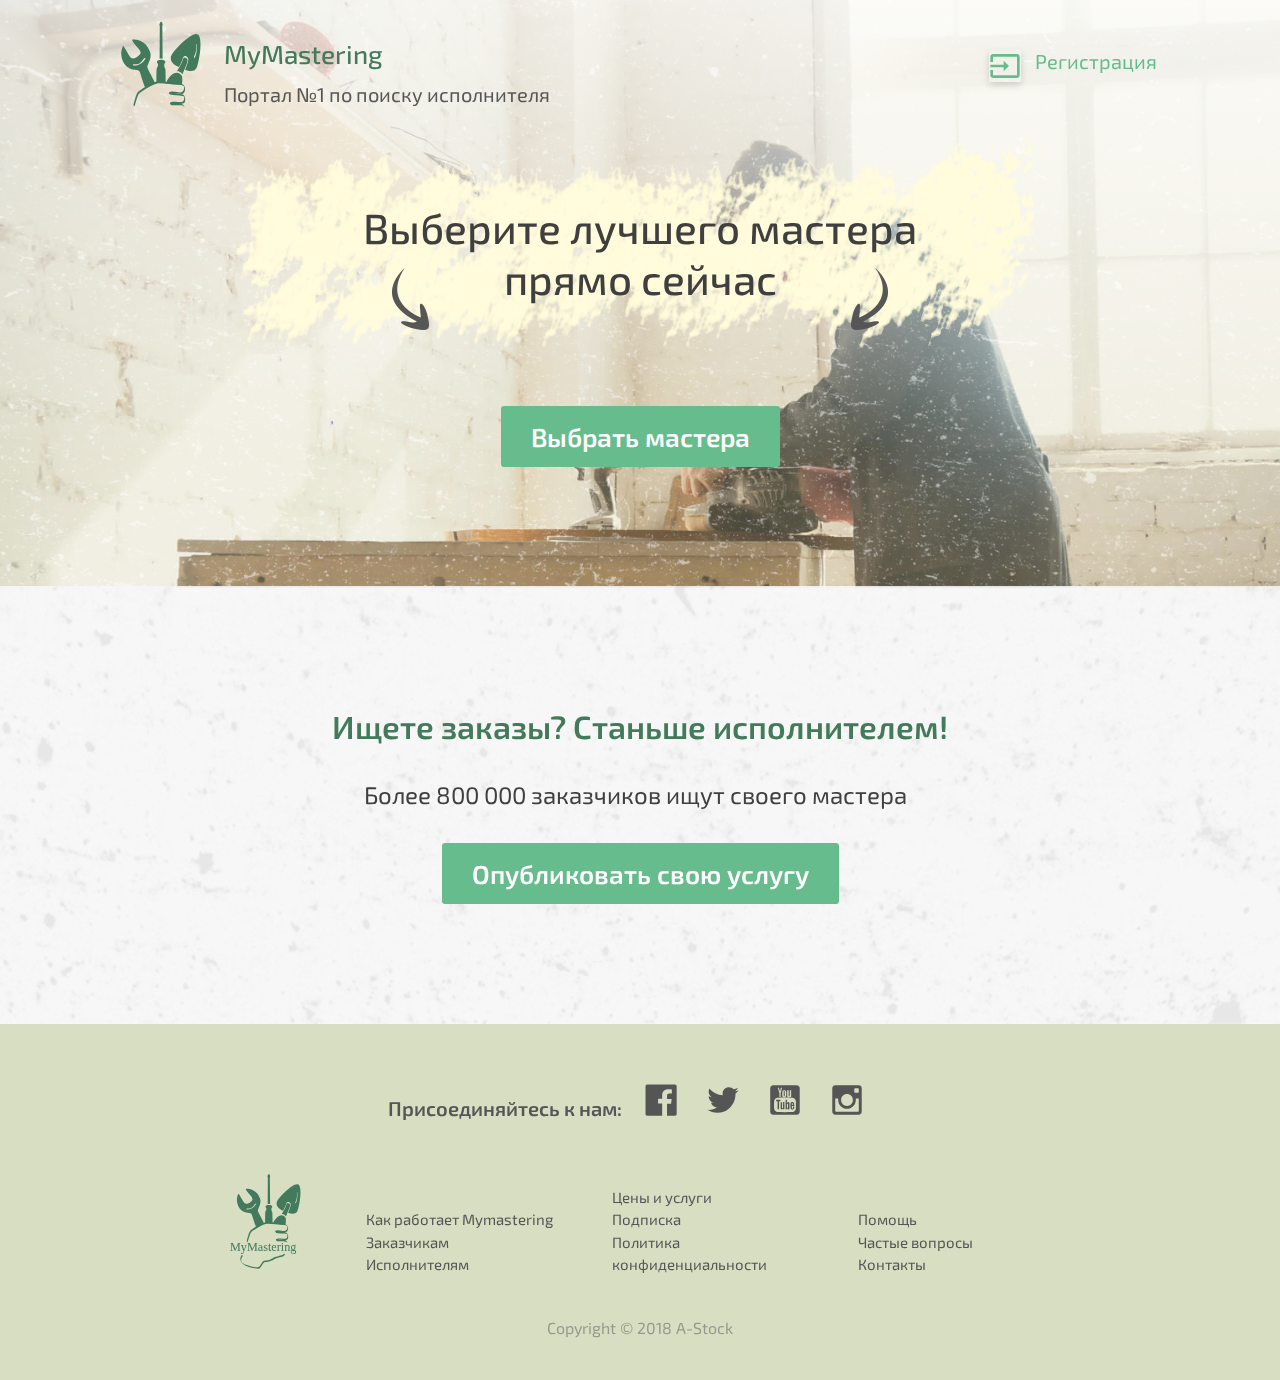
==== site/index.html @ 7f7287cf "site" ====
<!doctype html>
<html>
<head>
	<meta charset="utf-8">
	<title>MyMastering</title>
	<meta http-equiv="X-UA-Compatible" content="IE=edge">
	<meta name="viewport" content="width=device-width, initial-scale=1.0">
	<link rel="stylesheet" type="text/css" href="css/style.css">
	<link rel="stylesheet" type="text/css" href="css/style-index.css">
	<script type="text/javascript" src="js/script.js"></script>
	<script src="https://ajax.googleapis.com/ajax/libs/jquery/2.1.3/jquery.min.js"></script>
	<link rel="stylesheet" type="text/css" href="css/modal.css">
	<link href="https://fonts.googleapis.com/css?family=Exo+2:400,400i,500,600&amp;subset=cyrillic" rel="stylesheet">
	<link rel="icon" type="image/png" href="img/logo-simple.png" />
	<link rel="stylesheet" media="all" href="css/animate.css">
	<script src="js/wow.min.js"></script>
	<script>new WOW().init();</script>
	<style type="text/css">
		 object { 
		 	src: url('https://fonts.googleapis.com/css?family=Exo+2:400,400i,500,600&amp;subset=cyrillic') format("embedded-opentype");
		 	margin-right: 30px;
		 	cursor: pointer;
		 }
	</style>
</head>

<body lang="ru">
		<!--Header-->
		<div id="navbar" class="container-header index">
			<div class="container">
				<div class="col-md-7">
					<object type="image/svg+xml" class="logo-simple" data="img/logo-simple.svg" width="100">
					  <img src="img/logo-simple.png" class="logo-simple" width="100" alt="image format png" />
					</object>
					<div class="logo-text">
						<strong>MyMastering</strong>
						<p>Портал №1 по поиску исполнителя</p>
					</div>
				</div>
				<div class="col-md-5">
					<div class="account">
						<a href="#login"><svg xmlns="http://www.w3.org/2000/svg" width="32" height="32" viewBox="0 0 48 48"><path d="M42 6.02H6c-2.21 0-4 1.79-4 4V18h4V9.98h36v28.06H6V30H2v8.02c0 2.21 1.79 3.96 4 3.96h36c2.21 0 4-1.76 4-3.96v-28c0-2.21-1.79-4-4-4zM22 32l8-8-8-8v6H2v4h20v6z" fill='#66bc8d'/></svg></a>
						<a href="#signup"><span>Регистрация</span></a>
						<a href="#signup"><svg xmlns="http://www.w3.org/2000/svg" class="sign-icon" width="34" height="34" viewBox="0 0 48 48"><path d="M35.27 11.69C34.54 10.67 33.35 10 32 10l-22 .02c-2.21 0-4 1.77-4 3.98v20c0 2.21 1.79 3.98 4 3.98L32 38c1.35 0 2.54-.67 3.27-1.69L44 24l-8.73-12.31z" fill='#66bc8d'/></svg></a>
					</div>
				</div>
			</div>
		</div>
		<!--Modal window-->
			<div id="login">
				<div class="modal_window">
					<div class="close"><a href="#">	<svg xmlns="http://www.w3.org/2000/svg" width="32" height="32" viewBox="0 0 48 48"><path d="M38 12.83L35.17 10 24 21.17 12.83 10 10 12.83 21.17 24 10 35.17 12.83 38 24 26.83 35.17 38 38 35.17 26.83 24z" fill='#767875'/></svg></a></div>
					<div class="caption"><h1>Авторизация</h1></div>
					<form action="" method="post" id="authorization" name="authorization">
				            <input type="hidden" name="" value="">
				            <div class="col-md-12">
					             <label>E-mail*</label>
					             <input type="email" name="email" placeholder="Ваш Email">
					             <label>Пароль*</label>
					             <input type="password" name="password" minlength="8" placeholder="Ваш пароль">
					             <a class="reset" href="#reset">Забыли пароль?</a>
					             <input type="checkbox" id="remember" name="remember" checked>Запомнить меня
					             <a href="login.html" class="btn green">Войти</a>
					             <a class="signup" href="#signup">Еще не зарегистрированы?</a>	             
					        </div>
					</form>
				</div>
			</div>
			<div id="signup">
				<div class="modal_window">
					<div class="close"><a href="#">	<svg xmlns="http://www.w3.org/2000/svg" width="32" height="32" viewBox="0 0 48 48"><path d="M38 12.83L35.17 10 24 21.17 12.83 10 10 12.83 21.17 24 10 35.17 12.83 38 24 26.83 35.17 38 38 35.17 26.83 24z" fill='#767875'/></svg></a></div>
					<div class="caption"><h1>Регистрация</h1></div>
					<form action="" method="post" id="registration" name="registration">
				            <input type="hidden" name="" value="">
				            <div class="col-md-12">
					             <label>E-mail*</label>
					             <input type="email" name="email" placeholder="Ваш Email">
					             <label>Пароль*</label>
					             <input type="password" name="password" minlength="8" placeholder="Ваш пароль">
					             <p class="error">Не менее 8 символов. Используйте прописные и строчные буквы, цифры.</p>
					             <label>Повторите пароль*</label>
					             <input type="password" name="password" minlength="8" placeholder="Повторите пароль">
					             <figure>
					             	<span class="radio"><input type="radio" id="master" name="radioProfile" value="master">
					             	<label for="master">Исполнитель</label></span>
					             	<span class="radio"><input type="radio" id="customer" name="radioProfile" value="customer" checked>
					             	<label for="customer">Заказчик</label></span>
					             </figure>
					             <a href="login.html" class="btn green">Зарегистрироваться</a>
					             <span>Уже зарегистрированы?</span><a class="login" href="#login">Войдите</a>	             
					        </div>
					</form>
				</div>
			</div>

		<!--Content-->
		<section id="content" class="head">
        		<div class="container">
					<div class="col-md-12 title">
						<h1>Выберите лучшего мастера<br>прямо сейчас</h1>
						<img src="img/index/arrow-left.png" class="left">
						<img src="img/index/arrow-right.png" class="right">
	        			<div class="center">
	        				<a href="masters.html" class="btn green">Выбрать мастера</a>
	        			</div>
	        		</div>
	        		<div id="backgr"></div>
				</div>
        </section>
		<section class="change-profile">
			<div class="container">
        		<div class="col-md-12">
        			<div class="center">
	        			<h2>Ищете заказы? Станьше исполнителем!</h2>
	        			<p>Более 800 000 заказчиков ищут своего мастера</p>
	        			<a href="sign-master.html" class="btn green">Опубликовать свою услугу</a>
	        		</div>
        		</div>
        	</div>
        </section>


        <!--Footer-->
		<footer class="container-footer"> 
		  	<div class="container">
		  		<div class="col-md-12">
					<div class="social">
							<span>Присоединяйтесь к нам:</span>
							<span>
								<a href="https://www.facebook.com/mymastering/"><object type="image/svg+xml" data="img/social/fb.svg" width="32" ><img src="img/social/fb.png" alt="Facebook"/></object></a>
								<a href="https://www.twitter.com/mymastering/"><object type="image/svg+xml" data="img/social/tw.svg" width="32" ><img src="img/social/tw.png" alt="Twitter"/></object></a>
								<a href="https://www.youtube.com/mymastering/"><object type="image/svg+xml" data="img/social/yt.svg" width="32" ><img src="img/social/yt.png" alt="Youtube"/></object></a>
								<a href="https://www.instagram.com/mymastering/"><object type="image/svg+xml" data="img/social/in.svg" width="32" ><img src="img/social/in.png" alt="Instagram"/></object></a>
							</span>
					</div>
        		</div>
		    	<div class="row">
					<div class="col-md-3">
						<a href="index.html">
							<object type="image/svg+xml" class="logo" data="img/logo.svg" width="80" align="right">
							  <img src="img/logo.png" class="logo" alt="image format png" />
							</object>
						</a>
					</div>
		     
			    	<div class="col-md-3">
						<ul class="main">
			    				<li><a href="how_work.html">Как работает Mymastering</a></li>
			    				<li><a href="customer.html">Заказчикам</a></li>
				                <li><a href="master.html">Исполнителям</a></li>
			      		</ul>
					</div>
				     
				    <div class="col-md-3">
						<ul class="info">
						        <li><a href="prices.html">Цены и услуги</a></li>
						        <li><a href="subscribe.html">Подписка</a></li>
						        <li><a href="privacy_policy.html">Политика конфиденциальности</a></li>
				      	</ul>
					</div>

					<div class="col-md-3">
						<ul class="contact">
						        <li><a href="help.html">Помощь</a></li>
						        <li><a href="faq.html">Частые вопросы</a></li>
						        <li><a href="contacts.html">Контакты</a></li>
				        </ul>
					</div>
			   	</div>
			    <div class="copyright">
			        <p>Copyright © 2018 A-Stock</p>
			    </div>
			</div>
		</footer>
		<script type="text/javascript" src="js/script.js"></script>
</body>

</html>
---- site/css/style.css ----
@charset "UTF-8";
html, body, div, span, applet, object, iframe,
h1, h2, h3, h4, h5, h6, p, 
a, img, ol, ul, li,
fieldset, form, label,
table, caption, tbody, tfoot, thead, tr, th, td,
footer, header,
menu, nav, section, audio, video {
  margin: 0;
  padding: 0;
  border: 0;
  font-size: 100%;
  outline: none;
  box-sizing: border-box;
  color: inherit;
}

footer, header, hgroup, menu, nav, section {
  display: block;
}

ol, ul {
  list-style: none;
}

table {
  border-collapse: collapse;
  border-spacing: 0;
}

td,
th {
  padding: 0;
}

a {
  text-decoration: none;
  background-color: transparent;
  color: #66bc8d;
}


html {
  font-family: 'Exo 2', sans-serif;
  -ms-text-size-adjust: 100%;
  -webkit-text-size-adjust: 100%;
}

audio,
video {
  display: inline-block;
  vertical-align: bottom;
}

audio:not([controls]) {
  display: none;
  height: 0;
}

[hidden],
template {
  display: none;
}

a:active,
a:hover {
  outline: 0;
}

img {
  border: 0;
}

svg:not(:root) {
  overflow: hidden;
}

hr {
  box-sizing: content-box;
  height: 0;
}

button,
input,
select,
textarea {
  color: inherit;
  margin: 0;
}

button {
  overflow: visible;
}

button,
select {
  text-transform: none;
}

button,
html input[type="button"],
input[type="reset"],
input[type="submit"] {
  -webkit-appearance: button;
  cursor: pointer;
}

button[disabled],
html input[disabled] {
  cursor: default;
}

button::-moz-focus-inner,
input::-moz-focus-inner {
  border: 0;
  padding: 0;
}

input {
  line-height: normal;
}


input[type="checkbox"],
input[type="radio"] {
  box-sizing: border-box;
  padding: 0;
}

input[type="number"]::-webkit-inner-spin-button,
input[type="number"]::-webkit-outer-spin-button {
  height: auto;
}

input[type="search"] {
  -webkit-appearance: textfield;
  box-sizing: content-box;
}

input[type="search"]::-webkit-search-cancel-button,
input[type="search"]::-webkit-search-decoration {
  -webkit-appearance: none;
}

fieldset {
  border: 1px solid #c0c0c0;
  margin: 0 2px;
  padding: 0.35em 0.625em 0.75em;
}

textarea {
  overflow: auto;
}

*, *:before, *:after {
  box-sizing: border-box;
}

  h1 {
    font-size: 32px;
    line-height: 1.2;
  }
  h2 {
    font-size: 24px;
    line-height: 1.3;
  }
  h3 {
    font-size: 20px;
    line-height: 1.4;
  }
  p {
    font-size: 16px;
    line-height: 1.5;
  } 

.container {  
  margin-right: auto;
  margin-left: auto;
  position: relative;
  padding: 20px;
}
.center {
  text-align: center;
}

/* Header */
.container-header { 
    background-color: #fff;
    box-shadow: 0 3px 30px 0px rgba(0,0,0,0.07);
    top: 0;
    left: 0;
    right: 0;
}
.logo-simple {
    position: relative;
    margin-right: 10px;
    margin-left: 10px;
    vertical-align: bottom;
}
.logo-text {
    display: inline-block;
    position: relative;
    margin-top: 20px;
}
.container-header strong {
    position: relative;
    font-size: 26px;
    font-weight: 500;
    color: #427a5b;
    bottom: 10px;
}
.container-header p {
    font-size: 20px;
    font-weight: 400;
    color: #575656;   
}

@media (max-width: 700px) {
  .container-header p {
    display: none;
  }
  .container-header strong, .logo-simple {
    margin-left: -10px;
  }
}

@media (max-width: 480px) {  
  .container-header strong {
    font-size: 18px;
  }
  .container-header p {
    font-size: 16px;
  }
  .logo-simple {
    width: 60px;
  }
}

.account {
    position: absolute;
    bottom: 20px;
    right: 0px;
    text-align: right;
}
.account span {
    display: inline;
    font-size: 20px;
    font-weight: 400;
    color: #66bc8d;   
    vertical-align: middle;
}
.account svg {
   box-shadow: 0 3px 7px 0px rgba(0,0,0,0.15);
   margin-top: 10px;
   margin-right: 10px;
   vertical-align: middle;
}
  svg.sign-icon {
    display: none;
  }

@media (max-width: 700px) {  
  .account span {
    display: none;
  }
    .account svg {
      width: 30px;
      height: 30px;
      box-shadow: none;
    }
  svg.sign-icon {
    display: inline-block;
  }
}
/* Buttons */

.btn {
    position: relative;
    display: inline-block;
    text-decoration: none;
    padding: 15px 30px;
    font-size: 26px;
    font-weight: 600;
    vertical-align: middle;
    text-align: center;
    border-radius: 3px;
}

@media (max-width: 480px) {
  .btn {
    padding: 10px 15px;
    font-size: 18px;
    }
  }

.btn:hover {
    -webkit-transition: all 0.2s ease-in-out;
      -moz-transition: all 0.2s ease-in-out;
      transition: all 0.2s ease-in-out;
  }

.btn.green {
    color: #fff;
    background: #66bc8d;
    margin-bottom: 60px;
}
.btn.green:active {
    background: #4b8b67;
}

/* Forms */

form {  
    font-size: 18px;  
    font-weight: 400;
    color: #403f3f;
    text-align: left;
}
form label {
    display: block;
    margin: 0 20px 15px 0;
}
form select {
    background: #fff;
    padding: 15px;
    border-color: #d1d4d0;
}
form input {
    font-family: 'Exo 2';
    font-size: 18px; 
    color: #2f2e2e;
    background: #fff;
    padding: 15px;
    margin: 0 0 30px 0;
    border: 1px solid #d1d4d0;
    border-radius: 3px;
    box-shadow: inset 0px 1px 3px rgba(0,0,0,.15);
}
      input[type="text"],input[type="password"],input[type="email"],input[type="file"], .upload { 
          width: 90%;
      }
      input[type="checkbox"] {
          color: #2f2e2e;
          background: #fff;
          margin: 0 0 40px 0;
          margin-right: 10px;
          height: 15px;
          width: 15px;
          border: 1px solid #d1d4d0;
          border-radius: 3px;
          box-shadow: inset 0px 1px 3px rgba(0,0,0,.15);
      }
      input:checked { 
          border: 1px solid #b4cd93;
          box-shadow: 0px 0px 3px rgba(180,205,147,.5);
      }
      input:focus { 
          border: 1px solid #b4cd93;
          box-shadow: 0px 0px 3px rgba(180,205,147,.5);
      }
      input:invalid { 
          border: 1px solid #e1d35a;
          box-shadow: 0px 0px 3px rgba(225,211,90,.5);
      }
      ::-webkit-input-placeholder       {font-family: 'Exo 2'; font-size: 18px; color: #ababab; opacity: 1; transition: opacity 0.3s ease;}
      ::-moz-placeholder                {font-family: 'Exo 2'; font-size: 18px; color: #ababab; opacity: 1; transition: opacity 0.3s ease;}
      :-moz-placeholder                 {font-family: 'Exo 2'; font-size: 18px; color: #ababab; opacity: 1; transition: opacity 0.3s ease;}
      :-ms-input-placeholder            {font-family: 'Exo 2'; font-size: 18px; color: #ababab; opacity: 1; transition: opacity 0.3s ease;}
      :focus::-webkit-input-placeholder {opacity: 0; transition: opacity 0.3s ease;}
      :focus::-moz-placeholder          {opacity: 0; transition: opacity 0.3s ease;}
      :focus:-moz-placeholder           {opacity: 0; transition: opacity 0.3s ease;}
      :focus:-ms-input-placeholder      {opacity: 0; transition: opacity 0.3s ease;}

      @media (max-width: 480px) {
        form input {
          font-size: 16px;
          margin: 0 0 20px 0;
        }
        input[type="text"],input[type="password"],input[type="email"],input[type="file"], .upload { 
          width: 100%;
        }
      }

input[type="radio"]:checked {
    border: 5px solid #767875;
}

input[type="radio"] {
    -webkit-appearance: none;
    -moz-appearance: none;
    appearance: none;
    width: 16px;
    height: 16px;
    border-radius: 50%;
    border: 1px solid #767875;
    box-shadow: inset 0px 1px 3px rgba(0,0,0,.15);
    transition: 0.2s all linear;
    cursor: pointer;
    outline: none;

    margin-right: 10px;
}

/* Registration */
.sign-up {
    position: relative;
    background: linear-gradient(to bottom, rgba(254, 250, 217, 1) 0%, rgba(228, 236, 204, 1) 100%), no-repeat center;
    background-size: cover;
}
.sign-up .container {
    padding-top: 0;
    padding-bottom: 0;
}

.sign-up .registration {
    background: #fbfbfb;
    border-bottom: 4px solid #767875;
    box-shadow: 0 3px 30px 0px rgba(0,0,0,0.07);
}

.sign-up h1 {
    font-size: 32px;
    font-weight: 600;
    color: #fff;
    background: #767875;
    padding: 40px 20px 20px 40px;
}
.sign-up form {
    padding: 20px 40px;
}
.sign-up h2 {
    font-size: 26px;
    font-weight: 600;
    color: #403f3f;
    padding: 80px 20px 20px 0px;
}
  .sign-up figure {
    margin: 40px 0 20px 0;
  }
  .sign-up figcaption {
     border-bottom: 4px dotted #b4cd93;
     margin: 15px 40px 15px 0;
  }
  .sign-up figure > div > div {
    padding-top: 20px;
  }

@media (max-width: 480px) {
  .sign-up h1 {
      font-size: 26px;
      padding: 20px;
  }
  .sign-up h2 {
      font-size: 20px;
      padding: 40px 20px 10px 0px;
  }
  .sign-up form {
      padding: 10px 20px 40px;
    }
  .sign-up figcaption {
     margin: 15px 0;
  }
}

/* Change Profile */
.change-profile {
    position: relative;
    padding: 100px 40px 40px;
    background:  url(../img/pattern-min.png) no-repeat center;
    background-size: cover;
}
.change-profile h2 {
    font-size: 32px;
    font-weight: 600;
    color: #427a5b;
    padding-bottom: 30px;
}
.change-profile p {
    font-size: 24px;
    font-weight: 400;
    color: #403f3f;
    padding-right: 10px;
    margin-bottom: 30px;
}

.change-profile .btn.green {
    margin-right: 0;
}

@media (max-width: 480px) {  
  .change-profile {
    padding: 60px 20px 20px;
  }
  .change-profile h2 {
    font-size: 20px;
  }
  .change-profile p {
    font-size: 16px;
  }
}


/* Footer */
.container-footer { 
    font-weight: 400;
    font-size: 15px;
    line-height: 1.5;
    background-color: #d8dec2;
    position: relative;
  }
.container-footer .social {
    margin: 40px 0 30px 0;
    text-align: center;
}
.social span {
    font-size: 20px;
    font-weight: 600;
    color: #565555;
    display: inline-flex;
    padding-right: 20px;
    margin-bottom: 20px;
}
.social span:nth-child(2) {
    padding-right: 0px;
}
.social a {
    cursor: pointer;
}
.social img {
    margin-right: 30px;
}
  .container-footer .row { 
    color: #565555;
    display: block;
    margin-right: 45px;
  }
  .container-footer .row a { 
    color: #565555;
  }
  .container-footer .row a:hover {
    color: #66bc8d;
  }
  .container-footer .row li {
    padding-left: 20px;
  }
  .container-footer .row img { 
    text-align: right;
  }
  .container-footer .copyright { 
    color: #565555;
    opacity: 0.5;
    text-align: center;
    padding: 40px 0 20px 0;
  }

/* Resolution */
@media (min-width: 768px) {
  .container {
    width: 688px;
  }
}
@media (min-width: 992px) {
  .container {
    width: 912px;
  }
}
@media (min-width: 1200px) {
  .container {
    width: 1120px;
  }
}

@media (min-width: 1440px) {
  .container {
    width: 1200px;
  }
}

.col-md-1, .col-md-2, .col-md-3, .col-md-4, .col-md-5, .col-md-6, .col-md-7, .col-md-8, .col-md-9, .col-md-10, .col-md-11, .col-md-12 {
    position: relative;
    margin: 0 auto;
}

@media (min-width: 992px) {
  .col-md-1, .col-md-2, .col-md-3, .col-md-4, .col-md-5, .col-md-6, .col-md-7, .col-md-8, .col-md-9, .col-md-10, .col-md-11, .col-md-12 {
    display: inline-block;
    margin-right: 5px;  
  }

  .col-md-12 {
    width: 100%;
  }
  .col-md-11 {
    width: 90%;
  }
  .col-md-10 {
    width: 82%;
  }
  .col-md-9 {
    width: 74%;
  }
  .col-md-8 {
    width: 65%;
  }
  .col-md-7 {
    width: 57%;
  }
  .col-md-6 {
    width: 48%;
  }
  .col-md-5 {
    width: 40%;
  }
  .col-md-4 {
    width: 32%;
  }
  .col-md-3 {
    width: 23%;
  }
  .col-md-2 {
    width: 15%;
  }
  .col-md-1 {
    width: 7%;
  }
---- site/css/style-index.css ----
@charset "UTF-8";

#navbar { 
    background-color: transparent;
    z-index: 1;
    position: fixed;
}

.container-header.index {
    box-shadow: none;
}

/* Block-1 */

.head {
  position: relative;
  background: url(../img/index/pattern.png) no-repeat center;
  background-size: cover;
  /*height: 700px;*/
  padding: 8% 0 3%;
}
    .head #backgr {
        background: linear-gradient(to bottom, rgba(255, 255, 255, .75) 0%, rgba(255, 255, 255, .05) 50%), url(../img/index/back-1.jpg) no-repeat 0% 40%;
        background-size: cover;
        position: fixed;
        top: 0;
        right: 0;
        left: 0;
        width: 100%;
        height: 100%;
        z-index: -1;
    }

.head h1 {

    font-size: 42px;
    font-weight: 500;
    color: #403f3f;
    background: url(../img/index/title.png) no-repeat center;
    text-align: center;
    padding: 80px 20px 60px;
}

.head img {
    display: inline;

}

.head img.left {
    position: absolute;
    float: left;
    top: 36%;
    left: 27%;
}

.head img.right {
    position: absolute;
    float: right;
    top: 36%;
    right: 27%;
}

@media (max-width: 992px) { 
  .head img.left {
    left: 10%;
  }
  .head img.right {
    right: 10%;
  }
}
@media (max-width: 480px) { 
  .head h1 {
    font-size: 26px;
  }
  .head img.left, .head img.right {
    display: none;
  }
}

.head .btn {
    margin-top: 4%;
}
---- site/css/modal.css ----
@charset "UTF-8";
      #login, #signup, #edit, #reset {
        background: rgba(29, 54, 41, 0.5);
        width: 100%;
        min-height: 100%;
        max-height: 200%;
        position: fixed;
        top: 0;
        left: 0;
        z-index: 2;
        display: none;
        overflow-x: hidden;
        overflow-y: scroll;
      }

      #login:target, #signup:target, #edit:target, #reset:target { 
        display: block;
      }

      .modal_window {
        width: 800px;
        color: #403f3f;
        position: absolute;
        top: 0;
        right: 0;
        bottom: 0;
        left: 0;
        margin: auto;
        background: #fafaf8;
      }

      #login .modal_window {
        height: 700px;
        margin-top: 3%;
        margin-bottom: 2%;
      }
      #signup .modal_window {
        height: 850px;
        margin-top: 3%;
        margin-bottom: 2%;
      }

      .modal_window .close {
        margin: 20px 20px 0 0;
        text-align: right;
        cursor: pointer;
      }
      .modal_window .caption {
        padding-bottom: 10px;
        text-align: center;
      }
      .modal_window h1 {
          font-size: 26px;  
          font-weight: 600;
          margin: 10px 0 20px;         
      }
      .modal_window form {  
          margin: 20px 40px;
      }
      .modal_window form div {  
          width: 100%;
          display: block;
          margin: 0 auto;
          max-width: 400px;
      }
      .modal_window form input[type="text"],input[type="password"],input[type="email"],input[type="file"] {  
          width: 100%;
      }
      .modal_window form a { 
          display: block;
          margin-bottom: 40px;
      }
      .modal_window form a.reset { 
          margin-top: -15px;
      }
      .modal_window form a.login { 
          display: inline-block;    
      }
      .modal_window form span {
          padding-right: 10px;
      }
      .modal_window form figure {
          margin: 20px 0;
      }
      .modal_window form .radio {
          display: inline-flex;
          vertical-align: top;
          margin-right: 40px;
          padding-bottom: 10px;
      }
      .modal_window form input[type="radio"] {
          margin-top: 3px;
      }
      .modal_window form .btn {
          margin-bottom: 15px;
      }


      @media (max-width: 800px) {
        .modal_window {
          width: 100%;
        }
        .modal_window h1 {
          font-size: 20px;
        }
      }

      .modal_window form .error {
          line-height: 1.2;
          background: #fffbdb;
          padding: 15px;
          margin: -15px 0 30px;
      }
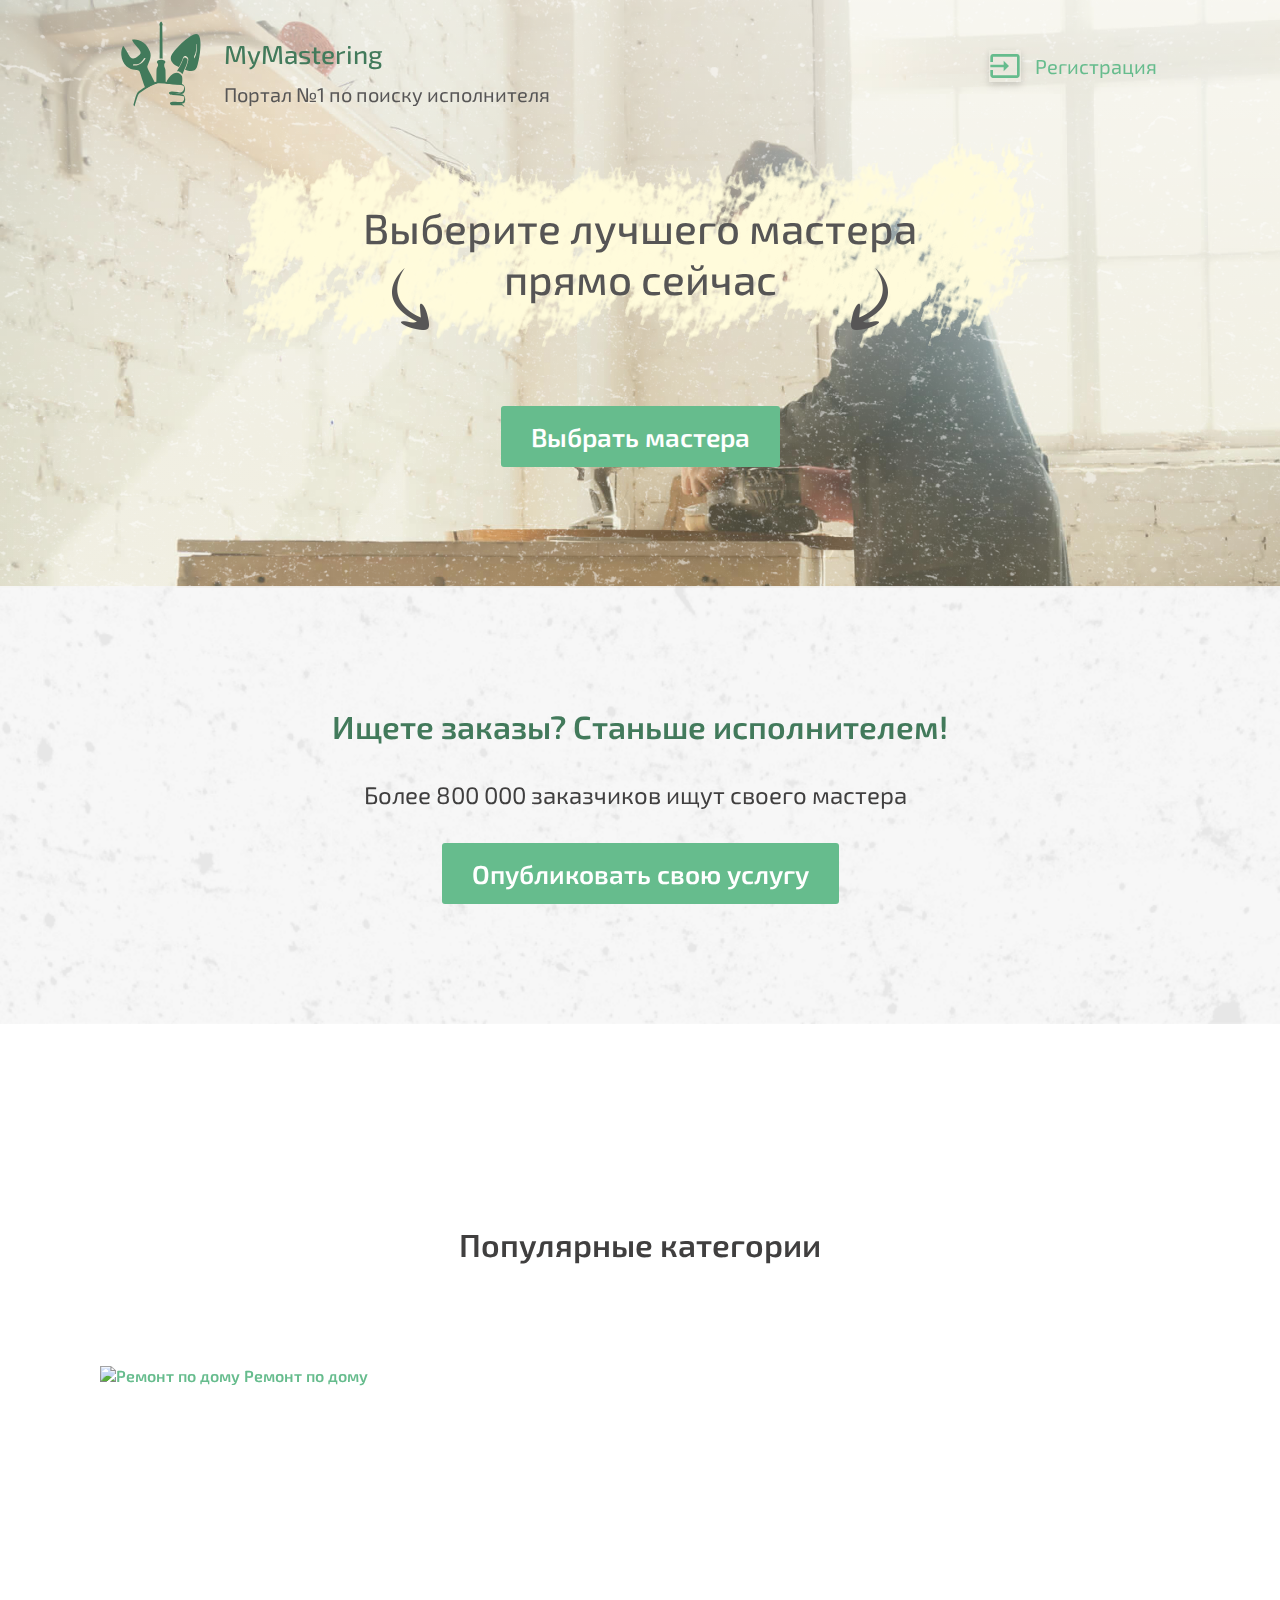
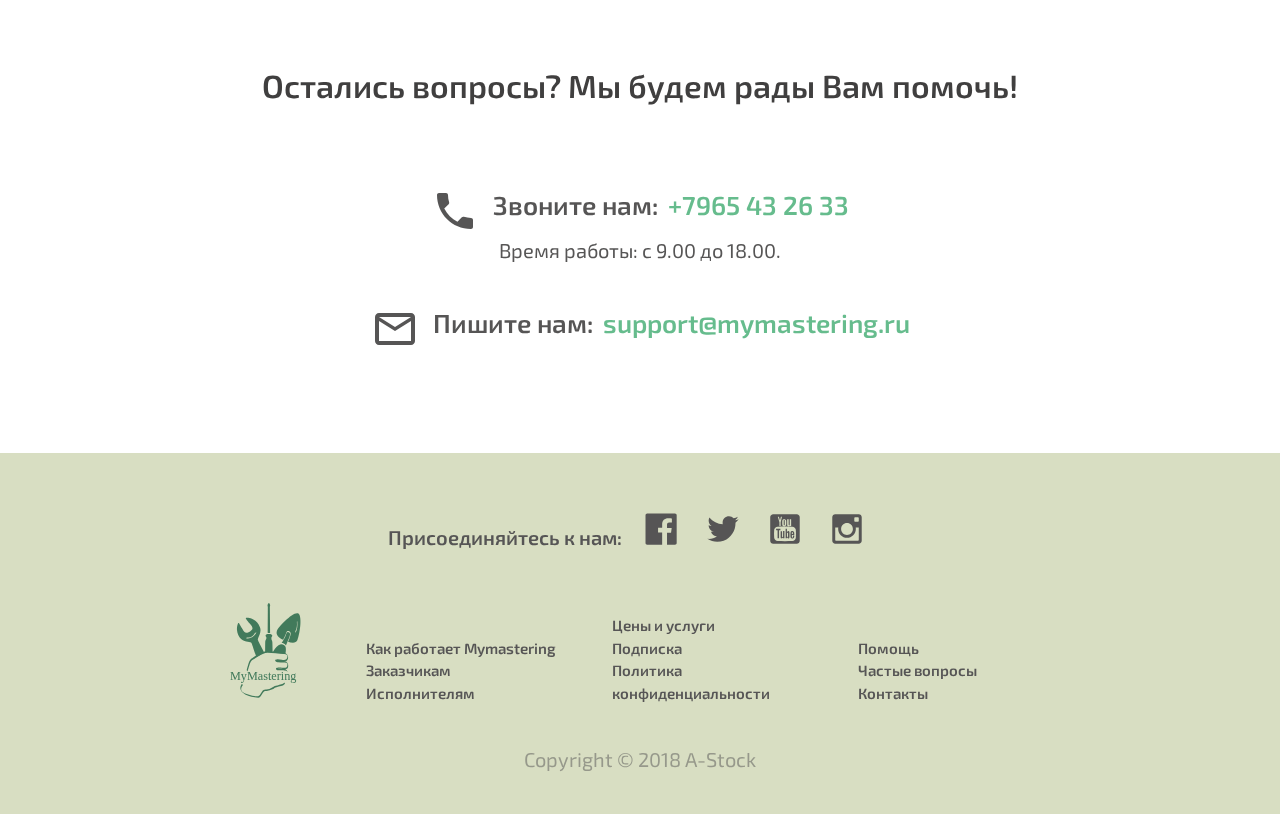
==== commit 089dd6aa: "Удалила лишнюю папку site" ====
--- a/site/index.html
+++ b/site/index.html
@@ -107,6 +107,7 @@
 	        		<div id="backgr"></div>
 				</div>
         </section>
+
 		<section class="change-profile">
 			<div class="container">
         		<div class="col-md-12">
@@ -119,6 +120,42 @@
         	</div>
         </section>
 
+        <section class="popular-categories">
+			<div class="container">
+				<div class="col-md-12">
+					<div class="center"> 
+					 	<h2>Популярные категории</h2>
+        			</div> 
+        		</div>
+        		<div class="col-md-4">
+					<div class="card">
+						<a href="categories.html">
+							<img src="img/index/card-1.png" alt="Ремонт по дому">
+							<span>Ремонт по дому</span>
+						</a>
+        			</div>
+        		</div>
+        	</div>
+        </section>
+
+		<section class="contacts">
+			<div class="container">
+        		<div class="col-md-12">
+        			<div class="center">
+	        			<h2>Остались вопросы? Мы будем рады Вам помочь!</h2>
+	        			<fieldset>
+	        				<svg xmlns="http://www.w3.org/2000/svg" width="48" height="48" viewBox="0 0 48 48"><path d="M13.25 21.59c2.88 5.66 7.51 10.29 13.18 13.17l4.4-4.41c.55-.55 1.34-.71 2.03-.49C35.1 30.6 37.51 31 40 31c1.11 0 2 .89 2 2v7c0 1.11-.89 2-2 2C21.22 42 6 26.78 6 8c0-1.11.9-2 2-2h7c1.11 0 2 .89 2 2 0 2.49.4 4.9 1.14 7.14.22.69.06 1.48-.49 2.03l-4.4 4.42z" fill='#565555'/></svg>
+	        				<h3>Звоните нам:</h3><a href="tel:+795432633">+7965 43 26 33</a>
+	        				<p> Время работы: с 9.00 до 18.00. </p>
+	        			</fieldset>
+	        			<fieldset>
+	        				<svg width="48" height="48" xmlns="http://www.w3.org/2000/svg" viewBox="0 0 48 48"><path d="M40 8H8c-2.21 0-3.98 1.79-3.98 4L4 36c0 2.21 1.79 4 4 4h32c2.21 0 4-1.79 4-4V12c0-2.21-1.79-4-4-4zm0 28H8V16l16 10 16-10v20zM24 22L8 12h32L24 22z" fill='#565555'/></svg>	
+	        				<h3>Пишите нам:</h3><a href="mailto:support@mymastering.ru">support@mymastering.ru</a>
+	        			</fieldset>
+	        		</div>
+        		</div>
+        	</div>
+        </section>
 
         <!--Footer-->
 		<footer class="container-footer"> 
--- a/site/css/style.css
+++ b/site/css/style.css
@@ -8,7 +8,7 @@
 menu, nav, section, audio, video {
   margin: 0;
   padding: 0;
-  border: 0;
+  border: none;
   font-size: 100%;
   outline: none;
   box-sizing: border-box;
@@ -37,6 +37,7 @@
   text-decoration: none;
   background-color: transparent;
   color: #66bc8d;
+  font-weight: 600;
 }
 
 
@@ -142,12 +143,6 @@
   -webkit-appearance: none;
 }
 
-fieldset {
-  border: 1px solid #c0c0c0;
-  margin: 0 2px;
-  padding: 0.35em 0.625em 0.75em;
-}
-
 textarea {
   overflow: auto;
 }
@@ -157,22 +152,31 @@
 }
 
   h1 {
+    font-size: 42px;
+    font-weight: 500;
+    line-height: 1.2;
+  }
+  h2 {
     font-size: 32px;
-    line-height: 1.2;
-  }
-  h2 {
-    font-size: 24px;
+    font-weight: 600;
     line-height: 1.3;
   }
   h3 {
+    font-size: 26px;
+    font-weight: 600;
+    line-height: 1.4;
+  }
+  p {
     font-size: 20px;
-    line-height: 1.4;
-  }
-  p {
-    font-size: 16px;
+    font-weight: 400;
     line-height: 1.5;
-  } 
-
+  }
+
+@media (max-width: 480px) { 
+  h1 {
+    font-size: 26px;
+  }
+}
 .container {  
   margin-right: auto;
   margin-left: auto;
@@ -251,7 +255,6 @@
 }
 .account svg {
    box-shadow: 0 3px 7px 0px rgba(0,0,0,0.15);
-   margin-top: 10px;
    margin-right: 10px;
    vertical-align: middle;
 }
@@ -470,7 +473,7 @@
     background-size: cover;
 }
 .change-profile h2 {
-    font-size: 32px;
+    font-size: 32px; 
     font-weight: 600;
     color: #427a5b;
     padding-bottom: 30px;
--- a/site/css/style-index.css
+++ b/site/css/style-index.css
@@ -10,7 +10,7 @@
     box-shadow: none;
 }
 
-/* Block-1 */
+/* Head */
 
 .head {
   position: relative;
@@ -20,7 +20,7 @@
   padding: 8% 0 3%;
 }
     .head #backgr {
-        background: linear-gradient(to bottom, rgba(255, 255, 255, .75) 0%, rgba(255, 255, 255, .05) 50%), url(../img/index/back-1.jpg) no-repeat 0% 40%;
+        background: linear-gradient(to bottom, rgba(255, 255, 255, .5) 0%, rgba(255, 255, 255, .05) 50%), url(../img/index/back-1.jpg) no-repeat 0% 40%;
         background-size: cover;
         position: fixed;
         top: 0;
@@ -32,10 +32,9 @@
     }
 
 .head h1 {
-
     font-size: 42px;
     font-weight: 500;
-    color: #403f3f;
+    color: #565555;
     background: url(../img/index/title.png) no-repeat center;
     text-align: center;
     padding: 80px 20px 60px;
@@ -81,5 +80,100 @@
     margin-top: 4%;
 }
 
+/* Popular categories */
+
+.popular-categories {
+    position: relative;
+    padding: 180px 40px 120px;
+    background:  #fff;
+}
+
+.popular-categories h2 {
+    font-size: 32px;
+    font-weight: 600;
+    color: #403f3f;
+    padding-bottom: 100px;
+}
+
+.popular-categories img {
+    width: 100%;
+}
+.contacts p {
+    font-size: 20px;
+    font-weight: 400;
+    color: #565555;
+    margin-bottom: 40px;
+}
+.contacts a {
+    font-size: 26px;
+    font-weight: 600;
+}
+
+/* Contacts */
+
+.contacts {
+    position: relative;
+    padding: 120px 40px 80px;
+    background:  #fff;
+}
+
+.contacts svg {
+    display: inline-block;
+    margin-right: 10px;
+    vertical-align: middle;
+}
+.contacts h2 {
+    font-size: 32px;
+    font-weight: 600;
+    color: #403f3f;
+    padding-bottom: 80px;
+}
+.contacts h3 {
+    display: inline-block;
+    font-size: 26px;
+    font-weight: 600;
+    color: #565555;
+    padding-right: 10px;
+    padding-bottom: 10px;  
+}
+.contacts p {
+    font-size: 20px;
+    font-weight: 400;
+    color: #565555;
+    margin-bottom: 40px;
+}
+.contacts a {
+    display: inline-flex;
+    font-size: 26px;
+    font-weight: 600;
+}
+
+.change-profile .btn.green {
+    margin-right: 0;
+}
+
+@media (max-width: 480px) {  
+  .contacts {
+    padding: 60px 20px 20px;
+  }
+  .contacts svg {
+    width: 32px;
+    height: 32px;
+  }
+  .contacts h2 {
+    font-size: 26px;
+    padding-bottom: 80px;
+  }
+  .contacts h3 {
+    font-size: 20px;
+  }
+  .contacts a { 
+    font-size: 20px;
+  }
+
+  .contacts p {
+    font-size: 16px;
+  }
+}
 
 
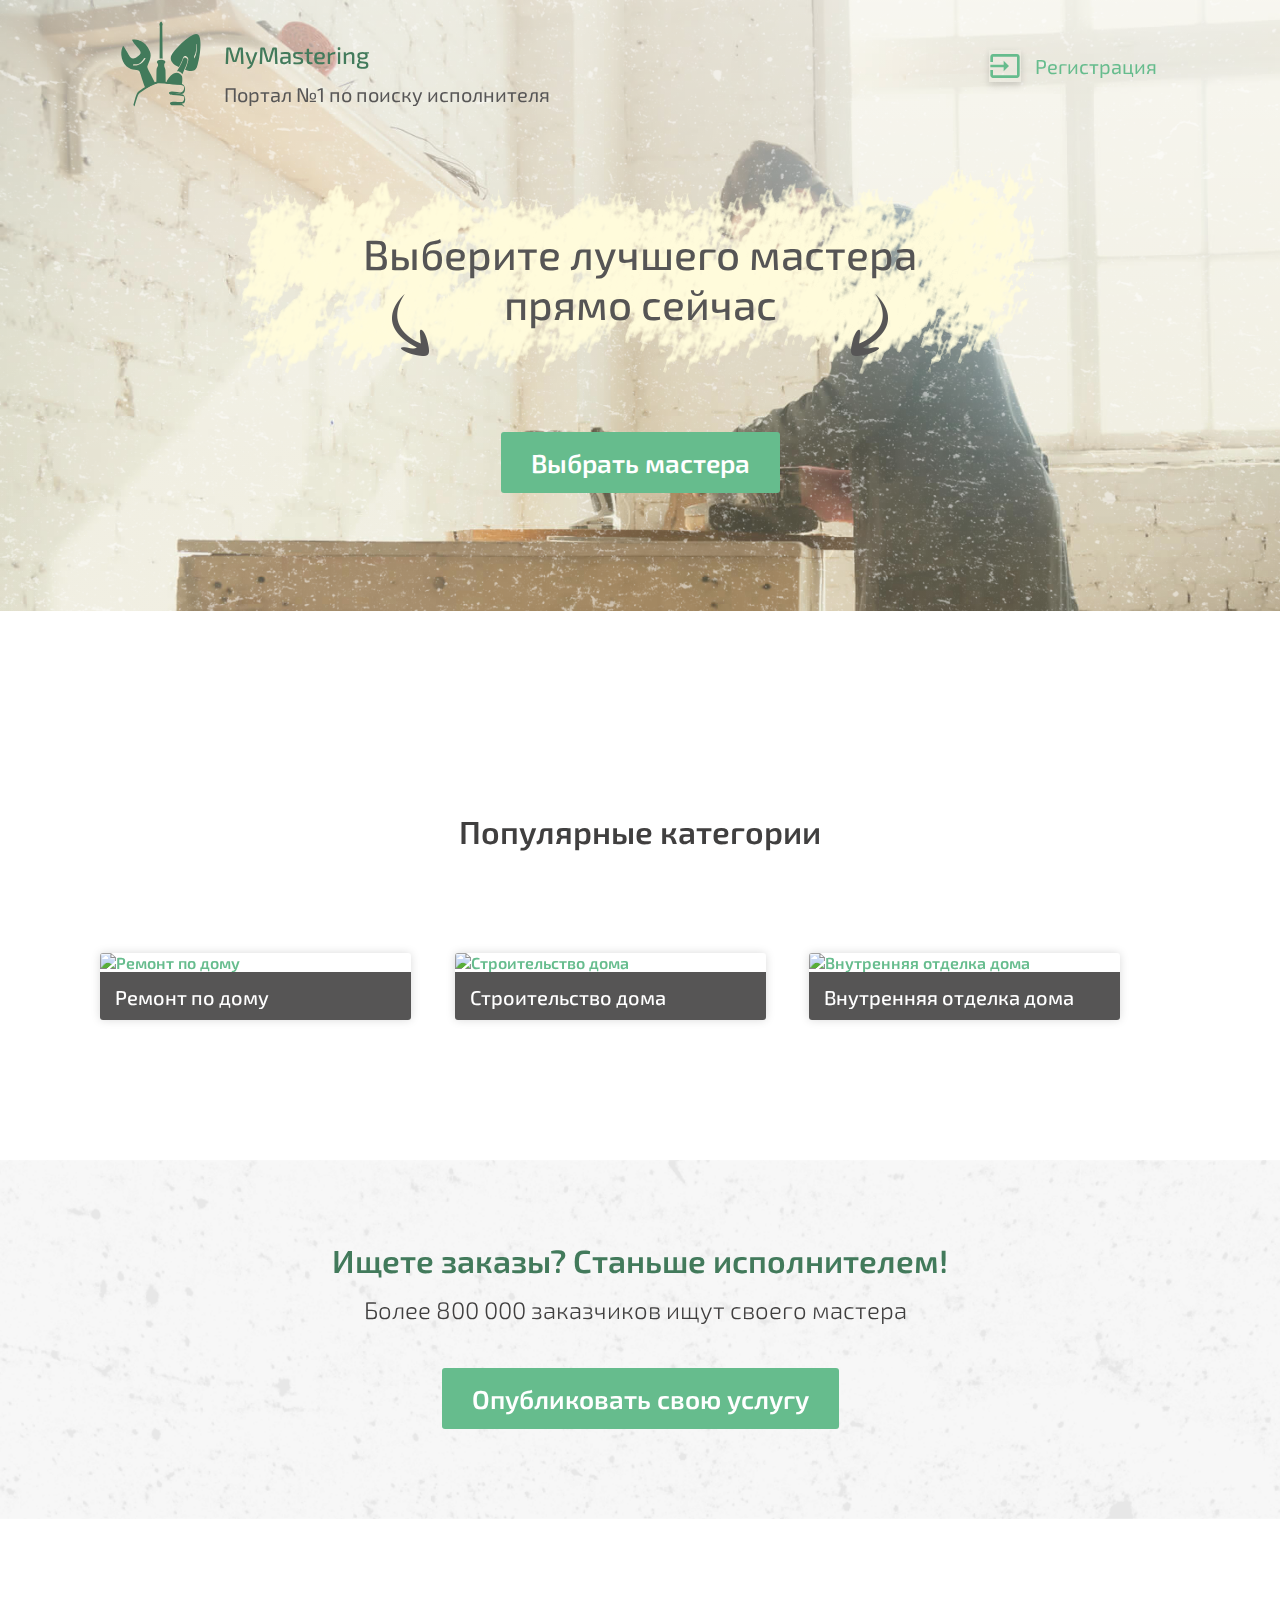
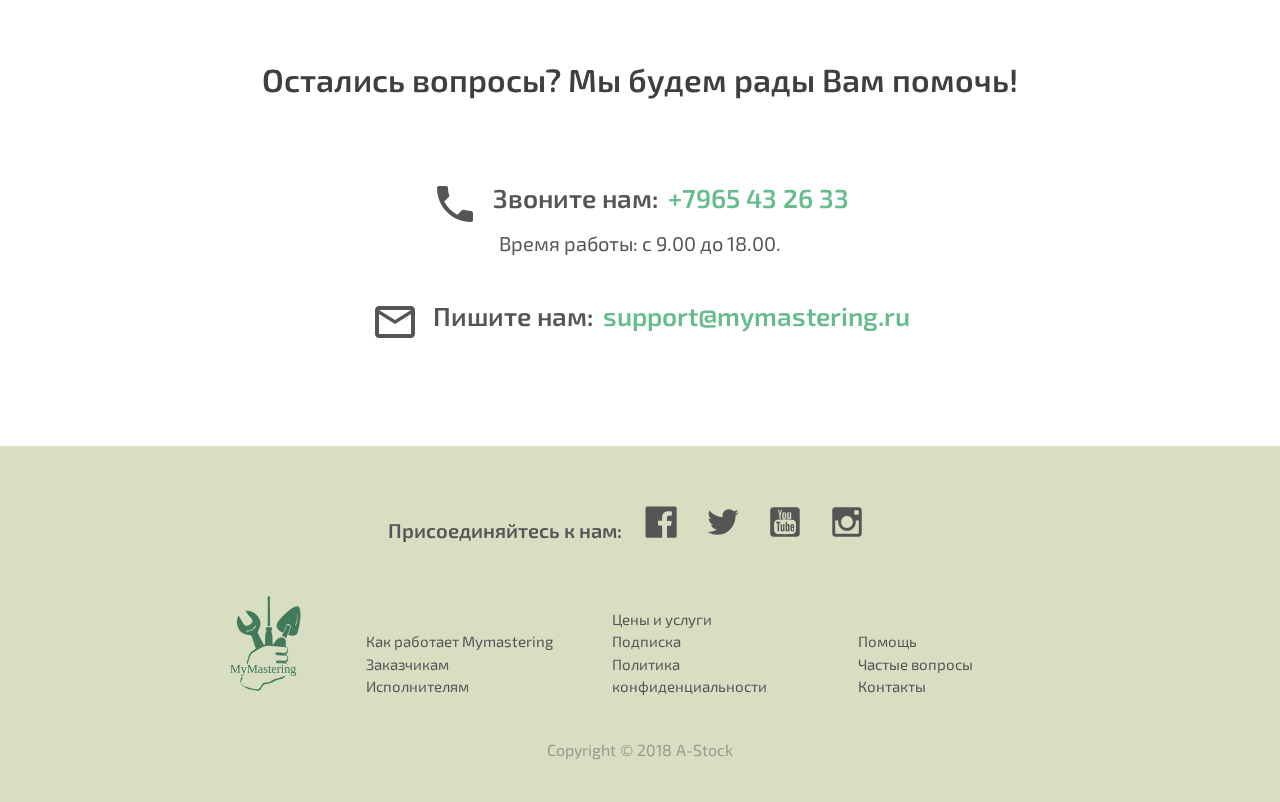
==== commit 1df1735e: "Стили, обновила index, заголовки в sign-customer" ====
--- a/site/index.html
+++ b/site/index.html
@@ -7,7 +7,6 @@
 	<meta name="viewport" content="width=device-width, initial-scale=1.0">
 	<link rel="stylesheet" type="text/css" href="css/style.css">
 	<link rel="stylesheet" type="text/css" href="css/style-index.css">
-	<script type="text/javascript" src="js/script.js"></script>
 	<script src="https://ajax.googleapis.com/ajax/libs/jquery/2.1.3/jquery.min.js"></script>
 	<link rel="stylesheet" type="text/css" href="css/modal.css">
 	<link href="https://fonts.googleapis.com/css?family=Exo+2:400,400i,500,600&amp;subset=cyrillic" rel="stylesheet">
@@ -50,7 +49,7 @@
 			<div id="login">
 				<div class="modal_window">
 					<div class="close"><a href="#">	<svg xmlns="http://www.w3.org/2000/svg" width="32" height="32" viewBox="0 0 48 48"><path d="M38 12.83L35.17 10 24 21.17 12.83 10 10 12.83 21.17 24 10 35.17 12.83 38 24 26.83 35.17 38 38 35.17 26.83 24z" fill='#767875'/></svg></a></div>
-					<div class="caption"><h1>Авторизация</h1></div>
+					<div class="caption"><h3>Авторизация</h3></div>
 					<form action="" method="post" id="authorization" name="authorization">
 				            <input type="hidden" name="" value="">
 				            <div class="col-md-12">
@@ -69,7 +68,7 @@
 			<div id="signup">
 				<div class="modal_window">
 					<div class="close"><a href="#">	<svg xmlns="http://www.w3.org/2000/svg" width="32" height="32" viewBox="0 0 48 48"><path d="M38 12.83L35.17 10 24 21.17 12.83 10 10 12.83 21.17 24 10 35.17 12.83 38 24 26.83 35.17 38 38 35.17 26.83 24z" fill='#767875'/></svg></a></div>
-					<div class="caption"><h1>Регистрация</h1></div>
+					<div class="caption"><h3>Регистрация</h3></div>
 					<form action="" method="post" id="registration" name="registration">
 				            <input type="hidden" name="" value="">
 				            <div class="col-md-12">
@@ -108,6 +107,40 @@
 				</div>
         </section>
 
+        <section class="popular-categories">
+			<div class="container">
+				<div class="col-md-12">
+					<div class="center"> 
+					 	<h2>Популярные категории</h2>
+        			</div> 
+        		</div>
+        		<div class="col-md-4">
+					<div class="card">
+						<a href="categories.html">
+							<img src="img/index/card-1.png" alt="Ремонт по дому">
+                            <span>Ремонт по дому</span>
+						</a>
+        			</div>
+        		</div>
+        		<div class="col-md-4">
+					<div class="card">
+						<a href="categories.html">
+							<img src="img/index/card-2.png" alt="Строительство дома">
+                            <span>Строительство дома</span>
+						</a>
+        			</div>
+        		</div>
+        		<div class="col-md-4">
+					<div class="card">
+						<a href="categories.html">
+							<img src="img/index/card-3.png" alt="Внутренняя отделка дома">
+                            <span>Внутренняя отделка дома</span>
+						</a>
+        			</div>
+        		</div>
+        	</div>
+        </section>
+
 		<section class="change-profile">
 			<div class="container">
         		<div class="col-md-12">
@@ -116,24 +149,6 @@
 	        			<p>Более 800 000 заказчиков ищут своего мастера</p>
 	        			<a href="sign-master.html" class="btn green">Опубликовать свою услугу</a>
 	        		</div>
-        		</div>
-        	</div>
-        </section>
-
-        <section class="popular-categories">
-			<div class="container">
-				<div class="col-md-12">
-					<div class="center"> 
-					 	<h2>Популярные категории</h2>
-        			</div> 
-        		</div>
-        		<div class="col-md-4">
-					<div class="card">
-						<a href="categories.html">
-							<img src="img/index/card-1.png" alt="Ремонт по дому">
-							<span>Ремонт по дому</span>
-						</a>
-        			</div>
         		</div>
         	</div>
         </section>
--- a/site/css/style.css
+++ b/site/css/style.css
@@ -174,7 +174,16 @@
 
 @media (max-width: 480px) { 
   h1 {
-    font-size: 26px;
+    font-size: 28px;
+  }
+  h2 {
+    font-size: 24px;
+  }
+  h3 {
+    font-size: 20px;
+  }
+  p {
+    font-size: 16px;
   }
 }
 .container {  
@@ -208,14 +217,12 @@
 }
 .container-header strong {
     position: relative;
-    font-size: 26px;
+    font-size: 24px;
     font-weight: 500;
     color: #427a5b;
     bottom: 10px;
 }
 .container-header p {
-    font-size: 20px;
-    font-weight: 400;
     color: #575656;   
 }
 
@@ -231,9 +238,6 @@
 @media (max-width: 480px) {  
   .container-header strong {
     font-size: 18px;
-  }
-  .container-header p {
-    font-size: 16px;
   }
   .logo-simple {
     width: 60px;
@@ -400,7 +404,6 @@
     transition: 0.2s all linear;
     cursor: pointer;
     outline: none;
-
     margin-right: 10px;
 }
 
@@ -421,9 +424,7 @@
     box-shadow: 0 3px 30px 0px rgba(0,0,0,0.07);
 }
 
-.sign-up h1 {
-    font-size: 32px;
-    font-weight: 600;
+.sign-up h2 {
     color: #fff;
     background: #767875;
     padding: 40px 20px 20px 40px;
@@ -431,9 +432,7 @@
 .sign-up form {
     padding: 20px 40px;
 }
-.sign-up h2 {
-    font-size: 26px;
-    font-weight: 600;
+.sign-up h3 {
     color: #403f3f;
     padding: 80px 20px 20px 0px;
 }
@@ -449,12 +448,10 @@
   }
 
 @media (max-width: 480px) {
-  .sign-up h1 {
-      font-size: 26px;
+  .sign-up h2 {
       padding: 20px;
   }
-  .sign-up h2 {
-      font-size: 20px;
+  .sign-up h3 {
       padding: 40px 20px 10px 0px;
   }
   .sign-up form {
@@ -468,37 +465,34 @@
 /* Change Profile */
 .change-profile {
     position: relative;
-    padding: 100px 40px 40px;
+    padding: 60px 40px 10px;
     background:  url(../img/pattern-min.png) no-repeat center;
     background-size: cover;
 }
 .change-profile h2 {
-    font-size: 32px; 
-    font-weight: 600;
     color: #427a5b;
-    padding-bottom: 30px;
+    padding-bottom: 10px;
 }
 .change-profile p {
-    font-size: 24px;
-    font-weight: 400;
+	font-size: 24px;
+	font-weight: 300;
     color: #403f3f;
     padding-right: 10px;
-    margin-bottom: 30px;
+    margin-bottom: 40px;
 }
 
 .change-profile .btn.green {
     margin-right: 0;
 }
-
+@media (max-width: 992px) {  
+  .change-profile {
+    padding: 60px 20px 10px;
+	text-align: center;
+  }
+}
 @media (max-width: 480px) {  
-  .change-profile {
-    padding: 60px 20px 20px;
-  }
-  .change-profile h2 {
-    font-size: 20px;
-  }
   .change-profile p {
-    font-size: 16px;
+	font-size: 16px;
   }
 }
 
@@ -532,6 +526,11 @@
 .social img {
     margin-right: 30px;
 }
+
+.copyright p {
+	font-size: 16px;
+}
+
   .container-footer .row { 
     color: #565555;
     display: block;
@@ -539,6 +538,7 @@
   }
   .container-footer .row a { 
     color: #565555;
+		font-weight: 400;
   }
   .container-footer .row a:hover {
     color: #66bc8d;
--- a/site/css/style-index.css
+++ b/site/css/style-index.css
@@ -1,13 +1,15 @@
 @charset "UTF-8";
 
+
 #navbar { 
-    background-color: transparent;
-    z-index: 1;
-    position: fixed;
+    /*position: fixed;*/
 }
 
 .container-header.index {
+	position: absolute;
+    background-color: transparent;
     box-shadow: none;
+    z-index: 1;
 }
 
 /* Head */
@@ -17,10 +19,10 @@
   background: url(../img/index/pattern.png) no-repeat center;
   background-size: cover;
   /*height: 700px;*/
-  padding: 8% 0 3%;
+  padding: 10% 0 3%;
 }
     .head #backgr {
-        background: linear-gradient(to bottom, rgba(255, 255, 255, .5) 0%, rgba(255, 255, 255, .05) 50%), url(../img/index/back-1.jpg) no-repeat 0% 40%;
+        background: linear-gradient(to bottom, rgba(255, 255, 255, .5) 0%, rgba(255, 255, 255, .05) 50%), url(../img/index/back-1.jpg) no-repeat 0% 30%;
         background-size: cover;
         position: fixed;
         top: 0;
@@ -32,10 +34,9 @@
     }
 
 .head h1 {
-    font-size: 42px;
-    font-weight: 500;
     color: #565555;
     background: url(../img/index/title.png) no-repeat center;
+	/*background-size: contain;*/
     text-align: center;
     padding: 80px 20px 60px;
 }
@@ -68,9 +69,6 @@
   }
 }
 @media (max-width: 480px) { 
-  .head h1 {
-    font-size: 26px;
-  }
   .head img.left, .head img.right {
     display: none;
   }
@@ -89,25 +87,31 @@
 }
 
 .popular-categories h2 {
-    font-size: 32px;
-    font-weight: 600;
     color: #403f3f;
     padding-bottom: 100px;
 }
 
 .popular-categories img {
-    width: 100%;
+	display: block;
+	width: 90%;
+	box-shadow: inset 0px 0px 7px rgba(0,0,0,.5);
+	box-shadow: 0px 0px 10px rgba(0,0,0,.15);
+	border-bottom: 48px solid #565555;
+	border-radius: 3px; 
+	margin-right: 30px;
+
 }
-.contacts p {
-    font-size: 20px;
-    font-weight: 400;
-    color: #565555;
-    margin-bottom: 40px;
+.popular-categories span {
+	position: absolute;
+	display: inline;
+	font-size: 20px;
+	font-weight: 500;
+    color: #fff;
+    margin-top: -50px;
+	padding: 15px;
+	z-index: 1;
 }
-.contacts a {
-    font-size: 26px;
-    font-weight: 600;
-}
+
 
 /* Contacts */
 
@@ -123,22 +127,16 @@
     vertical-align: middle;
 }
 .contacts h2 {
-    font-size: 32px;
-    font-weight: 600;
     color: #403f3f;
     padding-bottom: 80px;
 }
 .contacts h3 {
     display: inline-block;
-    font-size: 26px;
-    font-weight: 600;
     color: #565555;
     padding-right: 10px;
     padding-bottom: 10px;  
 }
 .contacts p {
-    font-size: 20px;
-    font-weight: 400;
     color: #565555;
     margin-bottom: 40px;
 }
@@ -161,19 +159,11 @@
     height: 32px;
   }
   .contacts h2 {
-    font-size: 26px;
     padding-bottom: 80px;
-  }
-  .contacts h3 {
-    font-size: 20px;
   }
   .contacts a { 
     font-size: 20px;
   }
-
-  .contacts p {
-    font-size: 16px;
-  }
 }
 
 
--- a/site/css/modal.css
+++ b/site/css/modal.css
@@ -49,11 +49,12 @@
         padding-bottom: 10px;
         text-align: center;
       }
-      .modal_window h1 {
-          font-size: 26px;  
-          font-weight: 600;
+      .modal_window h3 {
           margin: 10px 0 20px;         
       }
+	  .modal_window p { 
+	  	  font-size: 16px;
+	  }
       .modal_window form {  
           margin: 20px 40px;
       }
@@ -100,7 +101,7 @@
         .modal_window {
           width: 100%;
         }
-        .modal_window h1 {
+        .modal_window h3 {
           font-size: 20px;
         }
       }
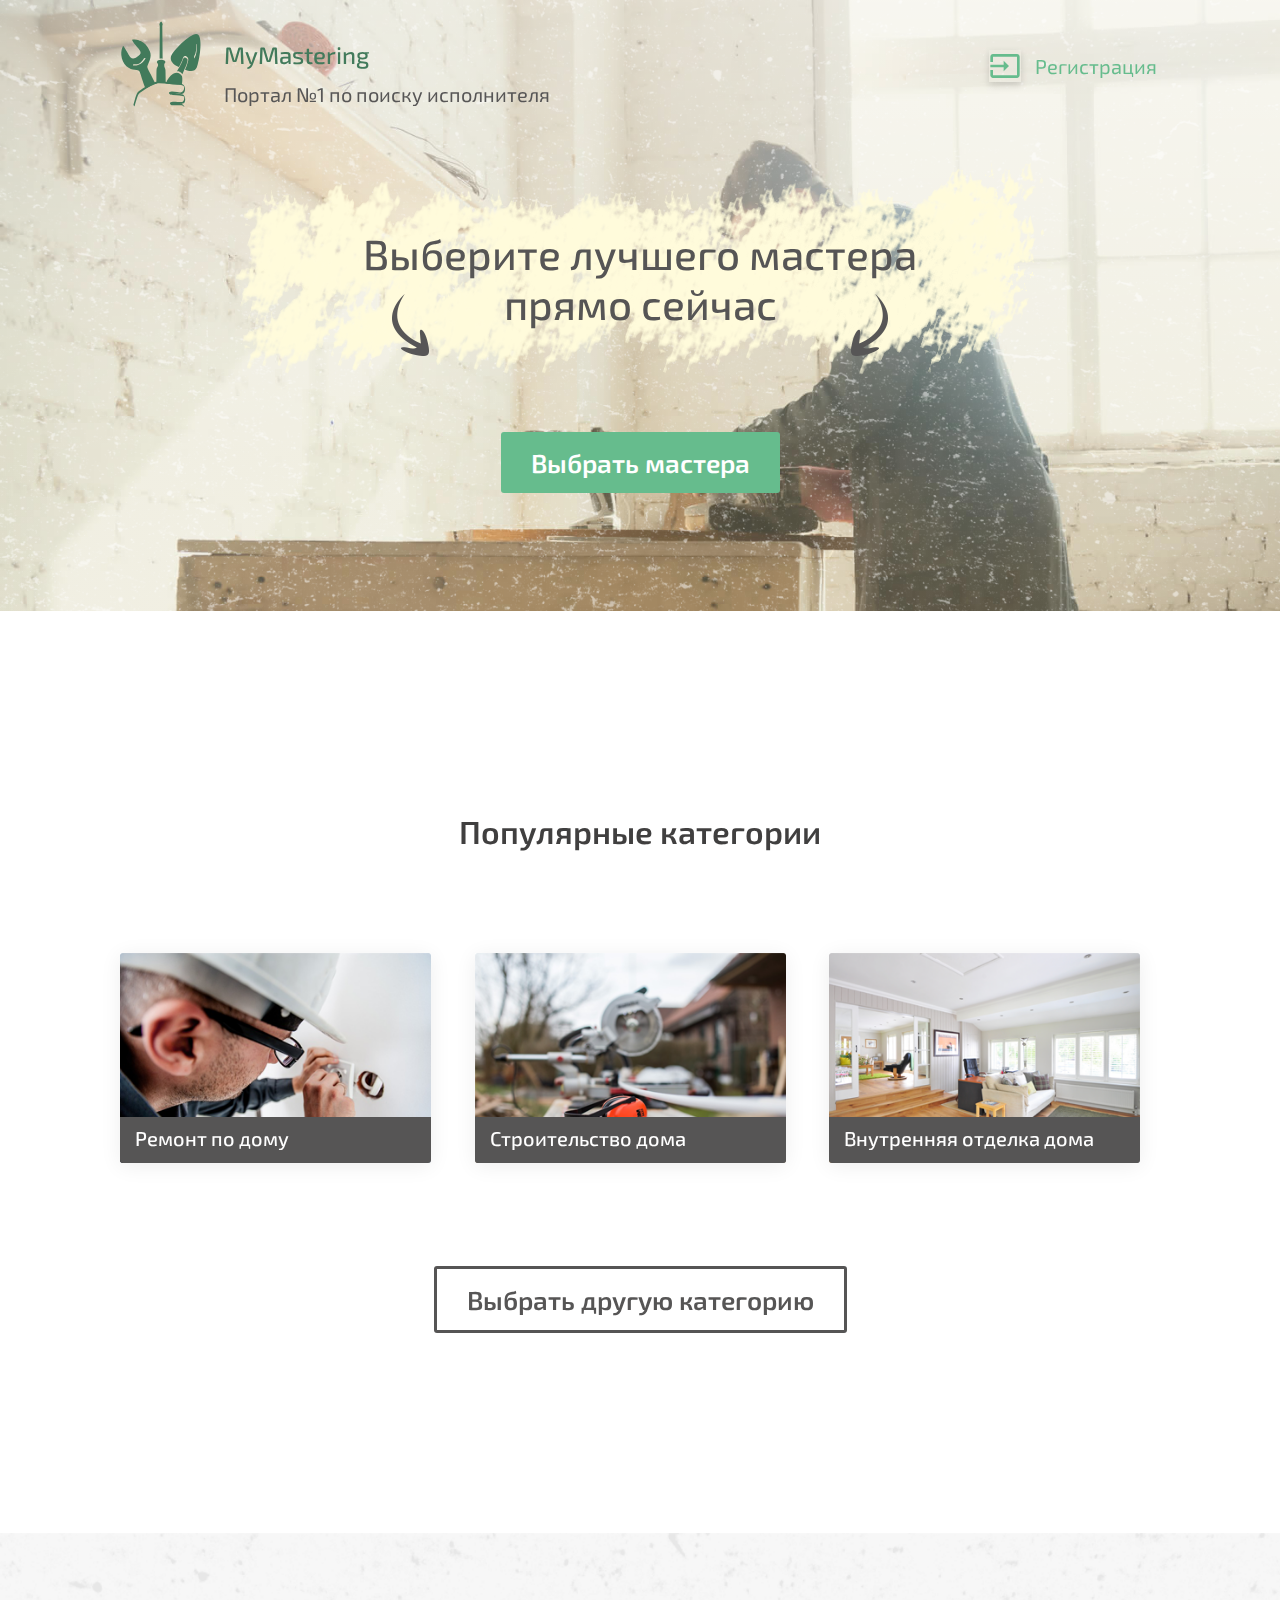
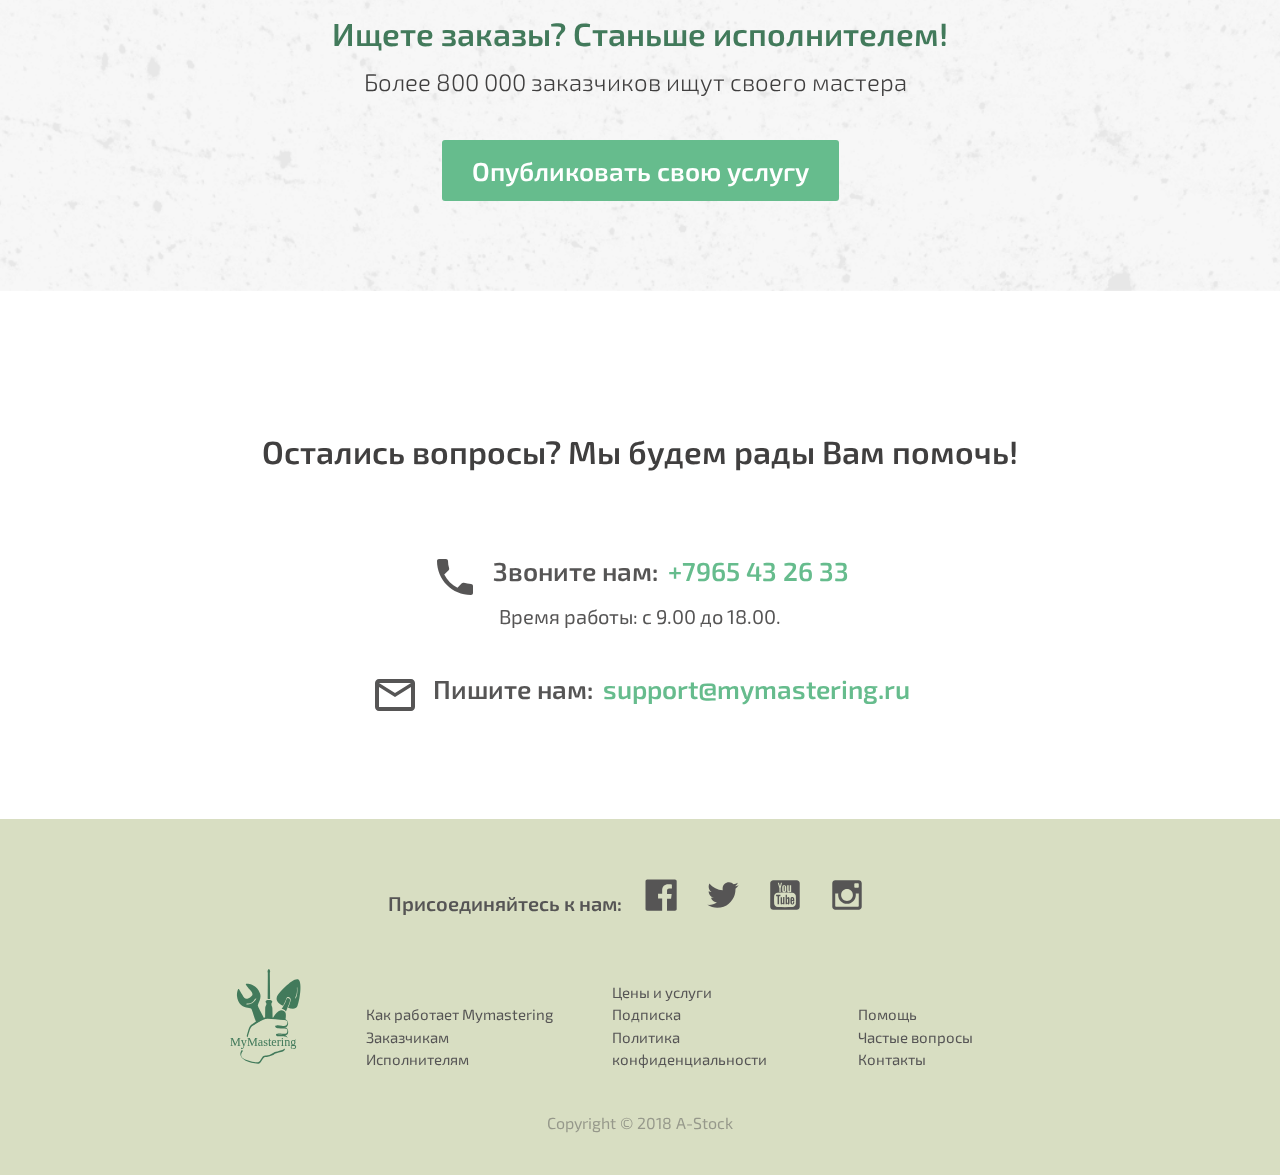
==== commit 18d9baa5: "Обновила index, Стили" ====
--- a/site/index.html
+++ b/site/index.html
@@ -118,7 +118,7 @@
 					<div class="card">
 						<a href="categories.html">
 							<img src="img/index/card-1.png" alt="Ремонт по дому">
-                            <span>Ремонт по дому</span>
+                            <div class="border"><span>Ремонт по дому</span></div>
 						</a>
         			</div>
         		</div>
@@ -126,7 +126,7 @@
 					<div class="card">
 						<a href="categories.html">
 							<img src="img/index/card-2.png" alt="Строительство дома">
-                            <span>Строительство дома</span>
+                            <div class="border"><span>Строительство дома</span></div>
 						</a>
         			</div>
         		</div>
@@ -134,10 +134,13 @@
 					<div class="card">
 						<a href="categories.html">
 							<img src="img/index/card-3.png" alt="Внутренняя отделка дома">
-                            <span>Внутренняя отделка дома</span>
+                            <div class="border"><span>Внутренняя отделка дома</span></div>
 						</a>
         			</div>
         		</div>
+	        	<div class="center">
+	        		<a href="categories.html" class="btn brown-contour">Выбрать другую категорию</a>
+	        	</div>
         	</div>
         </section>
 
--- a/site/css/style.css
+++ b/site/css/style.css
@@ -313,6 +313,23 @@
 }
 .btn.green:active {
     background: #4b8b67;
+}
+
+.btn.brown-contour {
+    color: #565555;
+    background: none;
+    border: 3px solid #565555;
+    margin-bottom: 60px;
+}
+.btn.brown-contour:active {
+    color: #fff;
+    background: #403f3f;
+    border: none;
+}
+@media (max-width: 480px) {
+  .btn.brown-contour {
+    border-width: 2px;
+  }
 }
 
 /* Forms */
--- a/site/css/style-index.css
+++ b/site/css/style-index.css
@@ -82,7 +82,7 @@
 
 .popular-categories {
     position: relative;
-    padding: 180px 40px 120px;
+    padding: 180px 20px 120px;
     background:  #fff;
 }
 
@@ -94,24 +94,63 @@
 .popular-categories img {
 	display: block;
 	width: 90%;
-	box-shadow: inset 0px 0px 7px rgba(0,0,0,.5);
-	box-shadow: 0px 0px 10px rgba(0,0,0,.15);
-	border-bottom: 48px solid #565555;
-	border-radius: 3px; 
-	margin-right: 30px;
-
+	box-shadow: inset 0px 5px 9px rgba(0,0,0,.15);
+	box-shadow: 0px 3px 20px rgba(0,0,0,.07);
+	margin: auto 20px;
+}
+
+.popular-categories .border {
+  position: relative;
+  width: 90%;
+  border-bottom: 46px solid #565555;
+  border-bottom-left-radius: 3px; 
+  border-bottom-right-radius: 3px; 
+  margin: -46px 20px 40px;
+  z-index: 0;
 }
 .popular-categories span {
 	position: absolute;
 	display: inline;
 	font-size: 20px;
 	font-weight: 500;
-    color: #fff;
-    margin-top: -50px;
+  color: #fff;
+  margin-top: -6px;
 	padding: 15px;
 	z-index: 1;
 }
 
+.popular-categories .btn {
+  margin-top: 60px;
+}
+@media (max-width: 992px) {  
+  .popular-categories img {
+      width: 60%; 
+      margin: 0 auto;
+  }
+  .popular-categories .border {
+      width: 60%; 
+      margin: -46px auto 30px;
+  }
+}
+
+@media (max-width: 480px) {  
+  .popular-categories img {
+      width: 100%;
+  }
+  .popular-categories .border {
+      width: 100%;
+  }
+  .popular-categories {
+    padding: 90px 20px 60px;
+  }
+  .popular-categories h2 {
+    padding-bottom: 60px;
+  }
+  .popular-categories span {
+    font-size: 16px;
+    margin-top: 0px;
+  }
+}
 
 /* Contacts */
 
@@ -159,7 +198,7 @@
     height: 32px;
   }
   .contacts h2 {
-    padding-bottom: 80px;
+    padding-bottom: 40px;
   }
   .contacts a { 
     font-size: 20px;
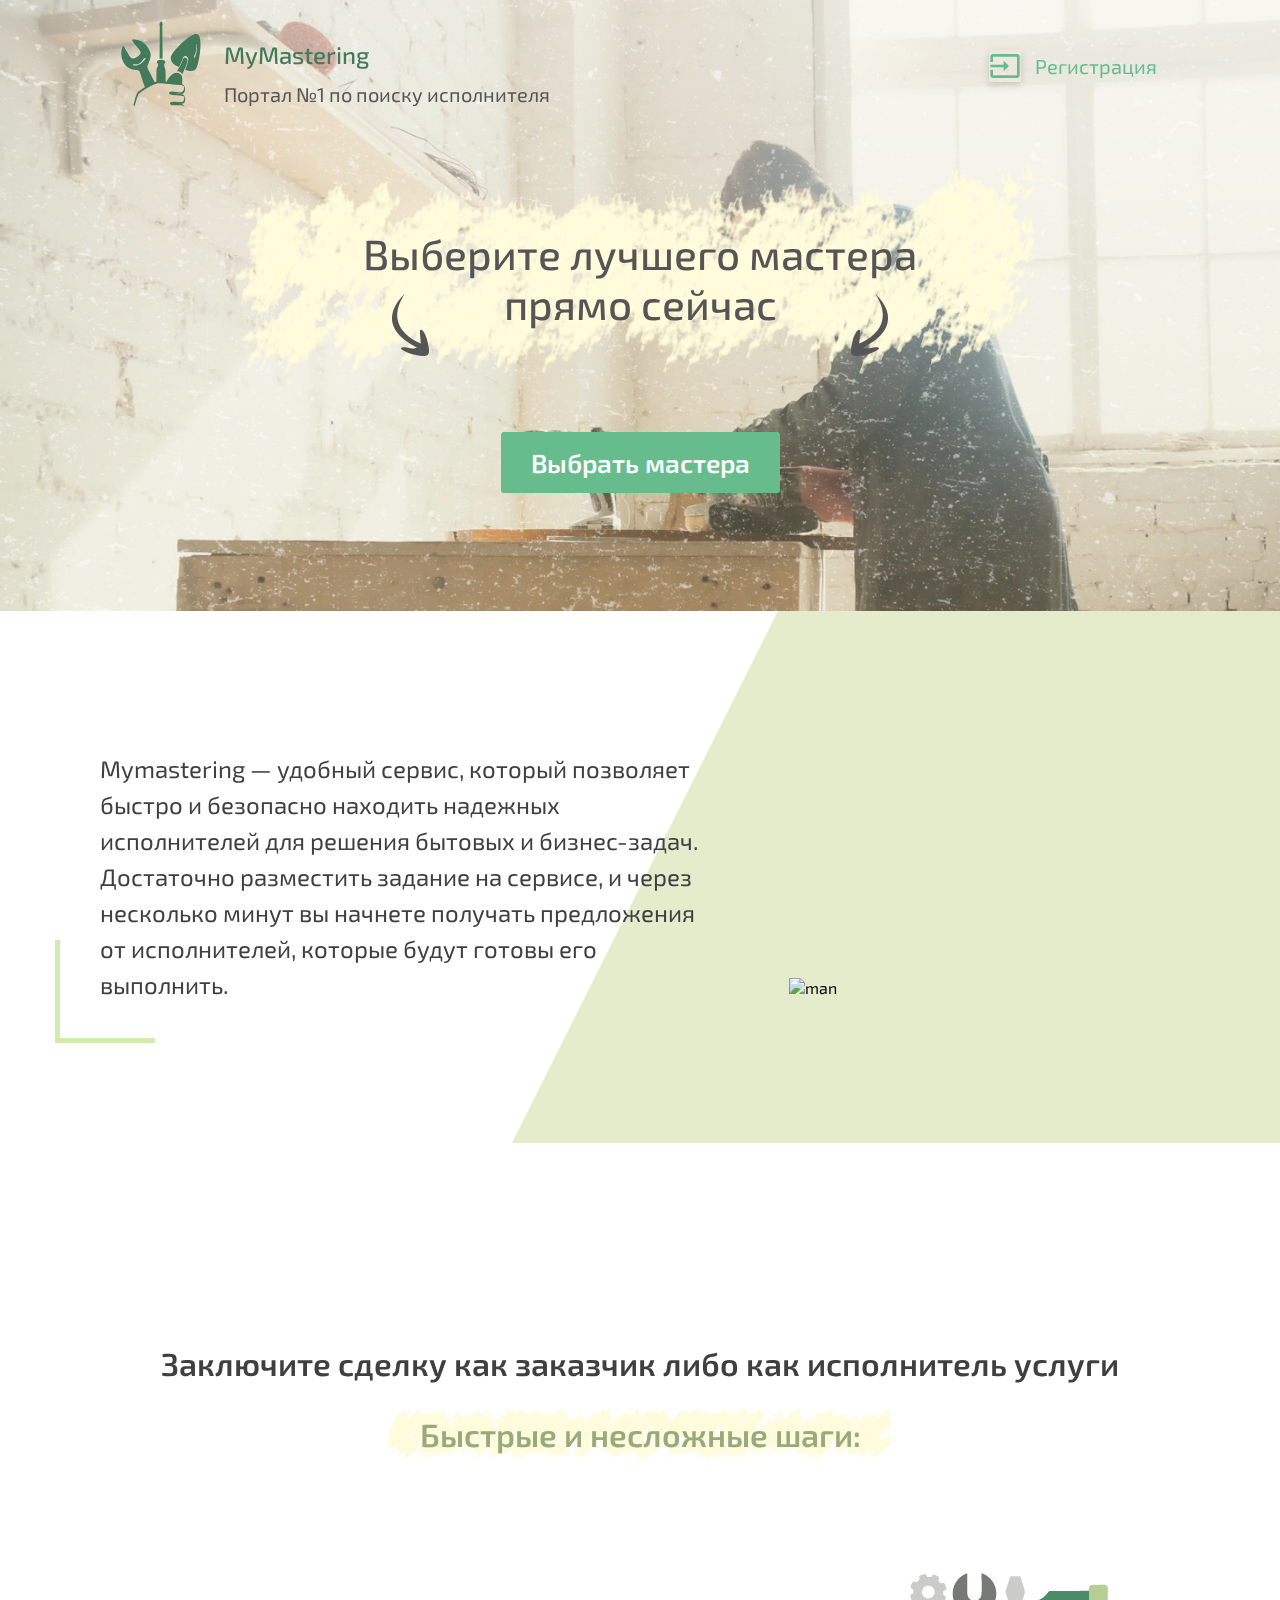
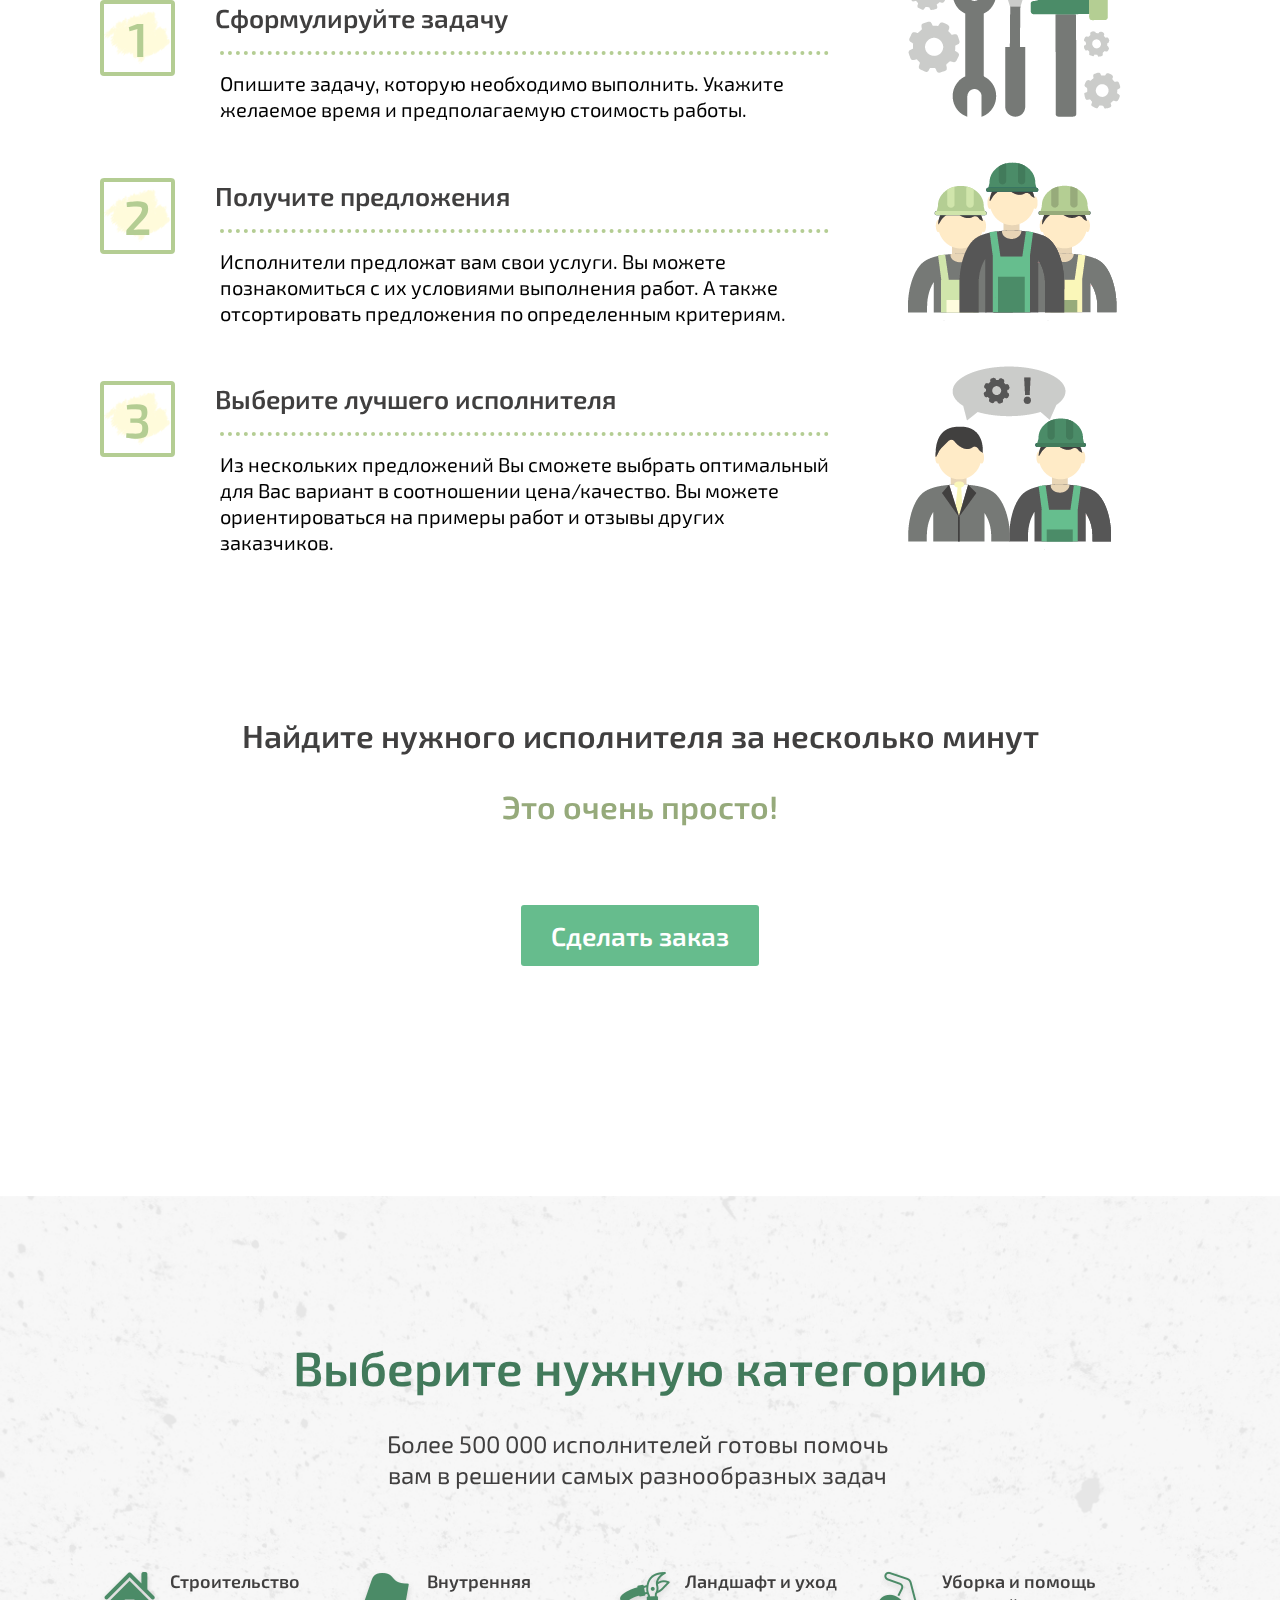
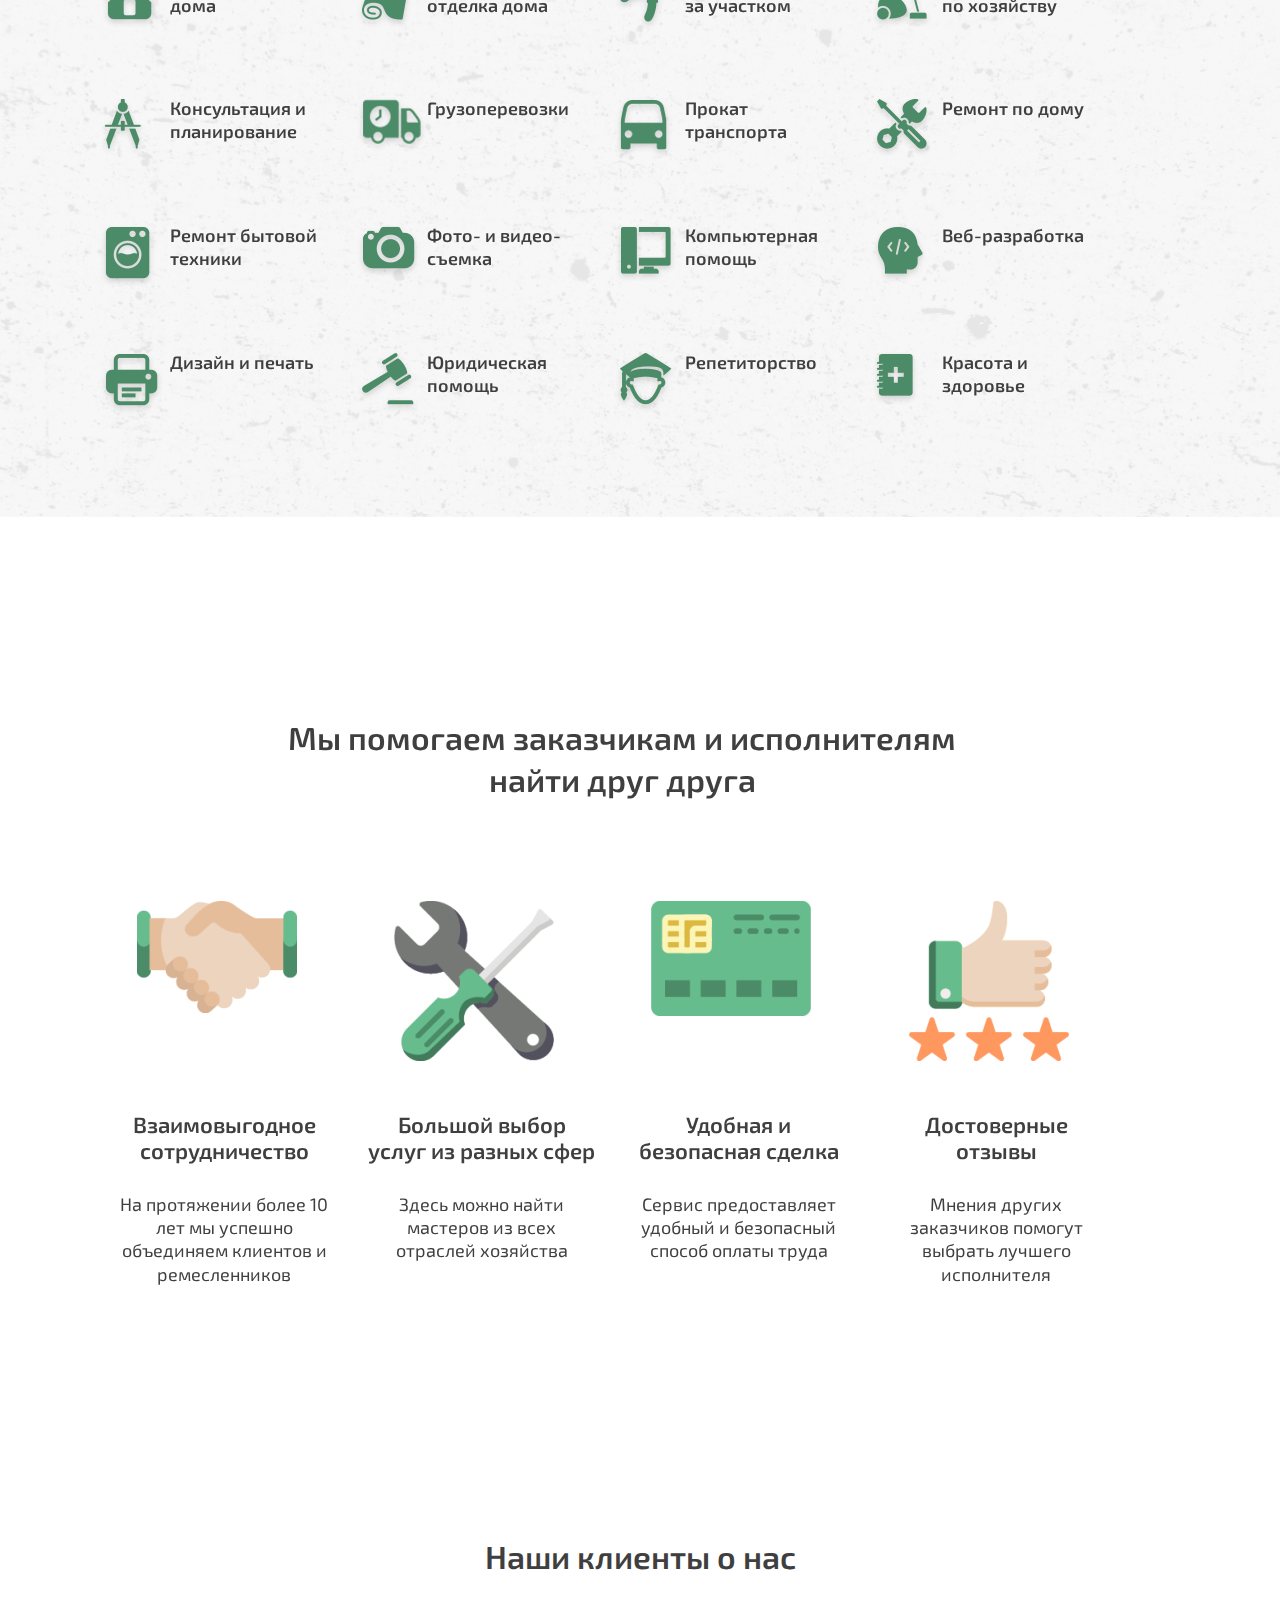
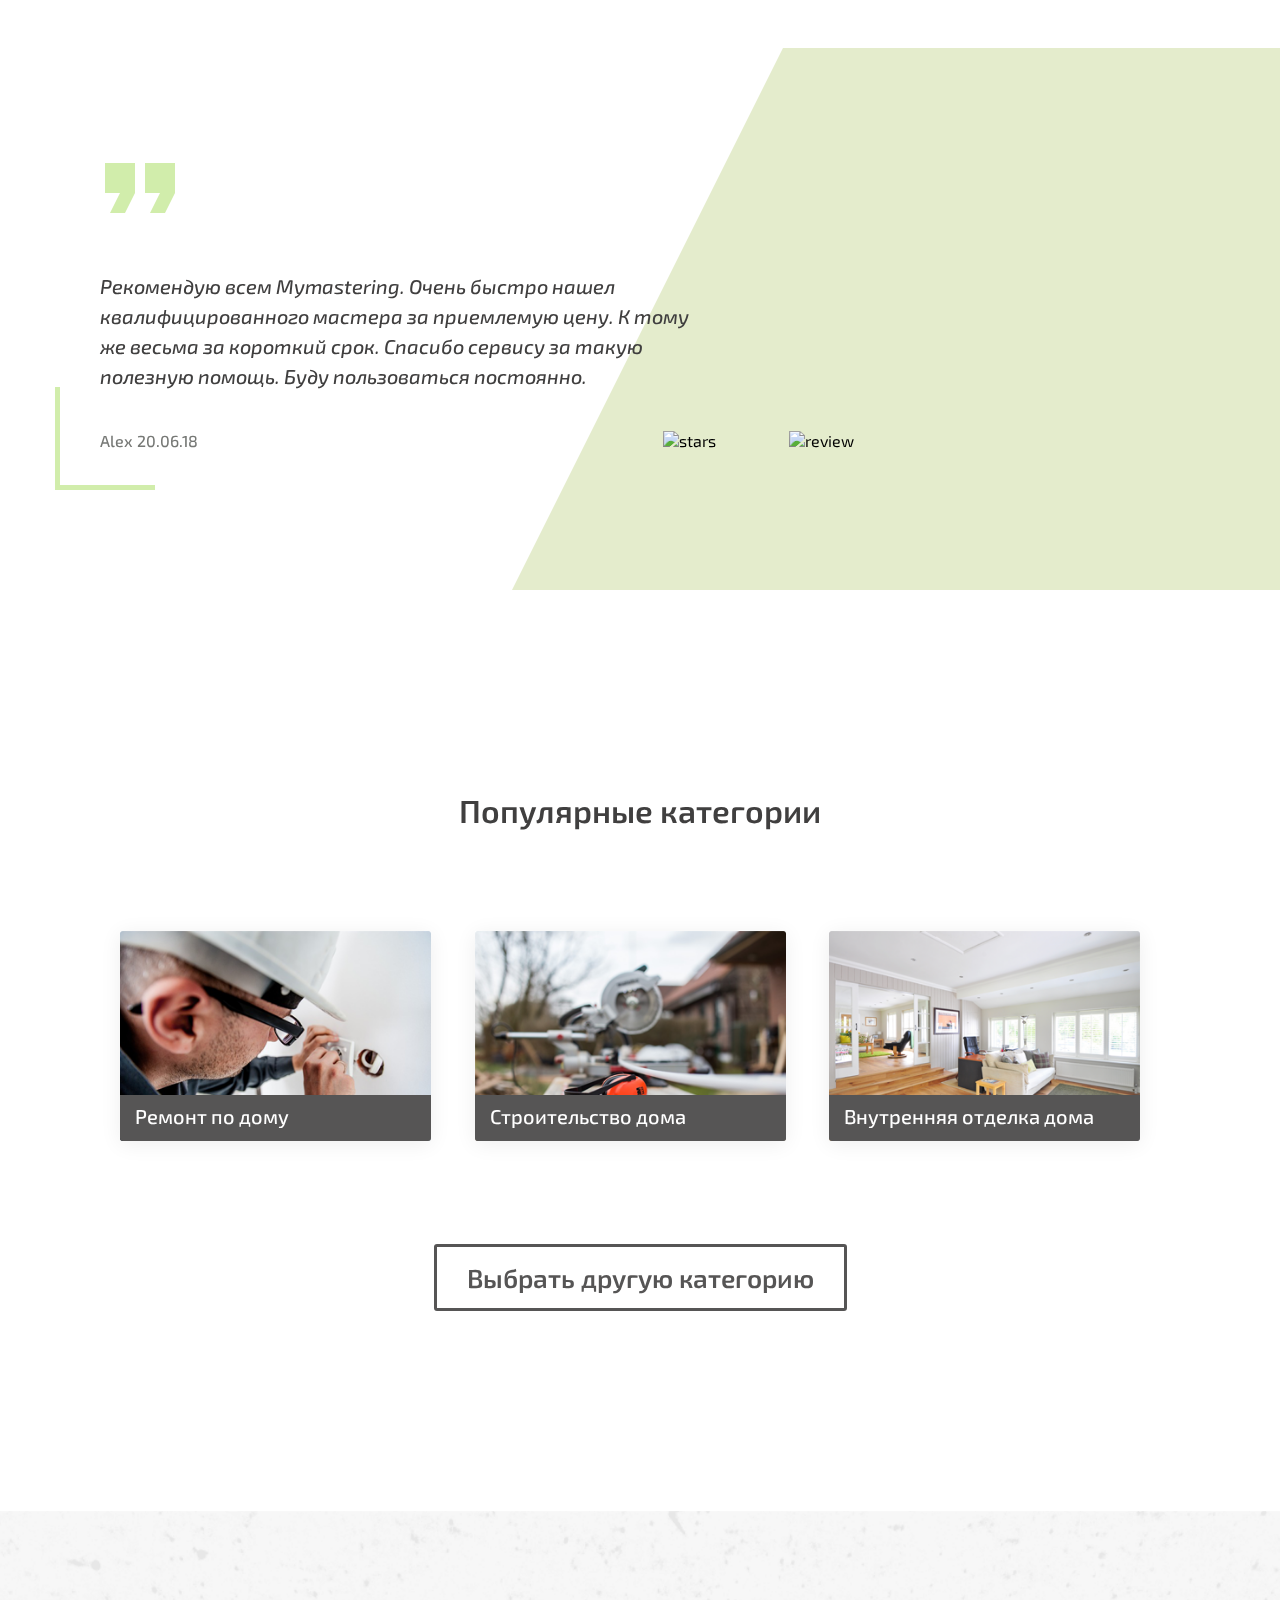
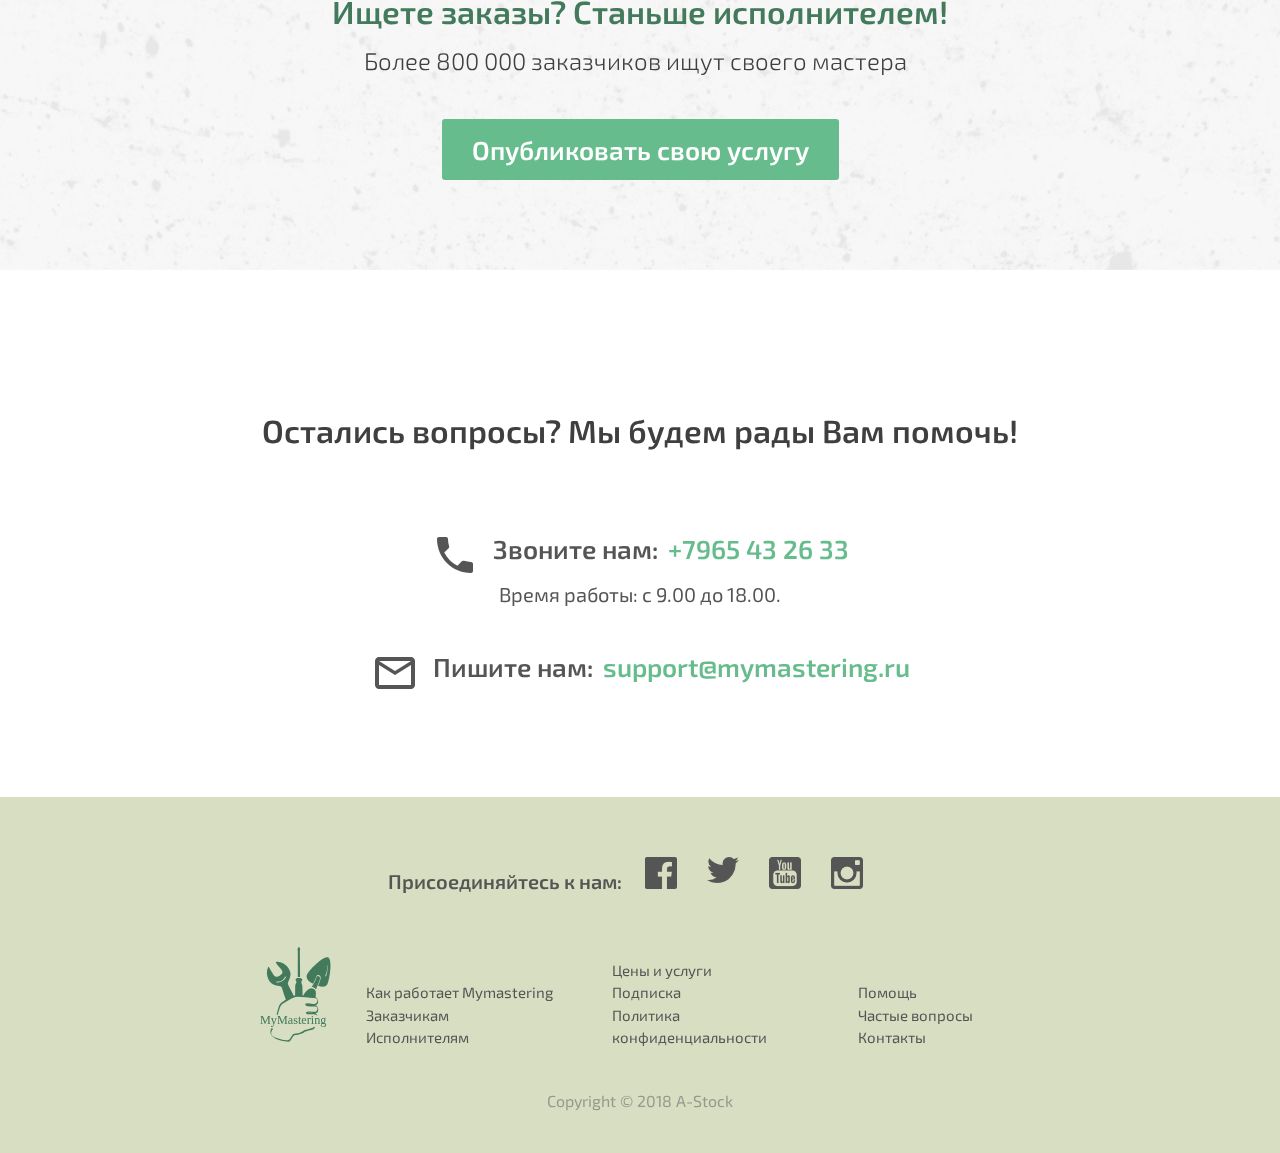
==== commit b2437c02: "Новый index. Стили" ====
--- a/site/index.html
+++ b/site/index.html
@@ -14,13 +14,6 @@
 	<link rel="stylesheet" media="all" href="css/animate.css">
 	<script src="js/wow.min.js"></script>
 	<script>new WOW().init();</script>
-	<style type="text/css">
-		 object { 
-		 	src: url('https://fonts.googleapis.com/css?family=Exo+2:400,400i,500,600&amp;subset=cyrillic') format("embedded-opentype");
-		 	margin-right: 30px;
-		 	cursor: pointer;
-		 }
-	</style>
 </head>
 
 <body lang="ru">
@@ -79,12 +72,12 @@
 					             <p class="error">Не менее 8 символов. Используйте прописные и строчные буквы, цифры.</p>
 					             <label>Повторите пароль*</label>
 					             <input type="password" name="password" minlength="8" placeholder="Повторите пароль">
-					             <figure>
+					             <div class="figure">
 					             	<span class="radio"><input type="radio" id="master" name="radioProfile" value="master">
 					             	<label for="master">Исполнитель</label></span>
 					             	<span class="radio"><input type="radio" id="customer" name="radioProfile" value="customer" checked>
 					             	<label for="customer">Заказчик</label></span>
-					             </figure>
+					             </div>
 					             <a href="login.html" class="btn green">Зарегистрироваться</a>
 					             <span>Уже зарегистрированы?</span><a class="login" href="#login">Войдите</a>	             
 					        </div>
@@ -93,7 +86,7 @@
 			</div>
 
 		<!--Content-->
-		<section id="content" class="head">
+		<div id="content" class="head">
         		<div class="container">
 					<div class="col-md-12 title">
 						<h1>Выберите лучшего мастера<br>прямо сейчас</h1>
@@ -105,16 +98,252 @@
 	        		</div>
 	        		<div id="backgr"></div>
 				</div>
-        </section>
-
-        <section class="popular-categories">
-			<div class="container">
-				<div class="col-md-12">
+        </div>
+
+        <div class="about">
+			<div class="container">
+        		<div class="content-center">
+        			<div class="col-md-7 wow fadeInUp" data-wow-delay="0.6s">
+	        			<p>Mymastering — удобный сервис, который позволяет быстро и безопасно находить надежных исполнителей для решения бытовых и бизнес-задач. Достаточно разместить задание на сервисе, и через несколько минут вы начнете получать предложения от исполнителей, которые будут готовы его выполнить.</p>
+	        			<hr class="vert-line"><hr class="hor-line">
+	        		</div>
+	        		<div class="col-md-5 wow fadeInUp" data-wow-delay="0.4s">
+	        			<img src="img/index/man.png" alt="man">
+	        		</div>
+        		</div>
+        	</div>
+        	<div class="corner"></div>
+        </div>
+
+        <div class="order">
+			<div class="container">
+        			<div class="center">
+	        			<h2 class="wow fadeInUp" data-wow-delay="0.4s">Заключите сделку как заказчик либо как исполнитель услуги</h2>
+	        			<span class="wow fadeInUp" data-wow-delay="0.6s">Быстрые и несложные шаги:</span>
+	        		</div>
+	        		<div class="col-md-9 wow fadeInUp" data-wow-delay="0.6s">
+	        			<div class="number">1</div>
+	        			<div class="figure">
+		        			<h3>Сформулируйте задачу</h3>
+		        			<div class="figcaption"> </div>
+		        			<p>Опишите задачу, которую необходимо выполнить. Укажите желаемое время и предполагаемую стоимость работы. </p>
+		        		</div>
+	        		</div>
+	        		<div class="col-md-3 wow fadeInUp" data-wow-delay="0.6s">
+	        			<img src="img/index/step-1.png" alt="step">
+	        		</div>
+	        		<div class="col-md-9 wow fadeInUp" data-wow-delay="0.6s">
+	        			<div class="number">2</div>
+	        			<div class="figure">
+		        			<h3>Получите предложения</h3>
+		        			<div class="figcaption"> </div>
+		        			<p>Исполнители предложат вам свои услуги. Вы можете познакомиться с их условиями выполнения работ. А также отсортировать  предложения по определенным критериям. </p>
+		        		</div>
+	        		</div>
+	        		<div class="col-md-3 wow fadeInUp" data-wow-delay="0.6s">
+	        			<img src="img/index/step-2.png" alt="step">
+	        		</div>
+	        		<div class="col-md-9 wow fadeInUp" data-wow-delay="0.6s">
+	        			<div class="number">3</div>
+	        			<div class="figure">
+		        			<h3>Выберите лучшего исполнителя</h3>
+		        			<div class="figcaption"> </div>
+		        			<p>Из нескольких предложений Вы сможете выбрать оптимальный для Вас вариант в соотношении цена/качество. Вы можете ориентироваться на примеры работ и отзывы других заказчиков. </p>
+		        		</div>
+	        		</div>
+	        		<div class="col-md-3 wow fadeInUp" data-wow-delay="0.6s">
+	        			<img src="img/index/step-3.png" alt="step">
+	        		</div>
+       				<div class="center">
+	        			<h2 class="master-steps">Найдите нужного исполнителя за несколько минут</h2>
+	        			<span class="master-steps">Это очень просто!</span>
+	        			<a href="order.html" class="btn green">Сделать заказ</a>
+	        		</div>
+	        </div>
+	    </div>
+
+        <div class="categories">
+			<div class="container">
+        			<div class="center">
+	        			<h2 class="wow fadeInUp" data-wow-delay="0.4s">Выберите нужную категорию</h2>
+	        			<div class="col-md-3"></div>
+	        			<div class="col-md-6"><p class="category wow fadeInUp" data-wow-delay="0.6s">Более 500 000 исполнителей готовы помочь вам в решении самых разнообразных задач</p></div>
+	        			<div class="col-md-3"></div>
+	        		</div>
+	        		<div class="col-md-3 wow fadeInUp" data-wow-delay="0.6s">
+							<a href="categories.html">
+								<img src="img/categories/icon-1.png" alt="Строительство дома">
+	                            <div class="name-category"><p>Строительство дома</p></div>
+							</a>
+	        		</div>
+	        		<div class="col-md-3 wow fadeInUp" data-wow-delay="0.6s">
+							<a href="categories.html">
+								<img src="img/categories/icon-2.png" alt="Внутренняя отделка дома">
+	                            <div class="name-category"><p>Внутренняя отделка дома</p></div>
+							</a>
+	        		</div>
+	        		<div class="col-md-3 wow fadeInUp" data-wow-delay="0.6s">
+							<a href="categories.html">
+								<img src="img/categories/icon-3.png" alt="Ландшафт">
+	                            <div class="name-category"><p>Ландшафт и уход за участком</p></div>
+							</a>
+	        		</div>
+	        		<div class="col-md-3 wow fadeInUp" data-wow-delay="0.6s">
+							<a href="categories.html">
+								<img src="img/categories/icon-4.png" alt="Уборка">
+	                            <div class="name-category"><p>Уборка и помощь по хозяйству</p></div>
+							</a>
+	        		</div>
+	        		<div class="col-md-3 wow fadeInUp" data-wow-delay="0.6s">
+							<a href="categories.html">
+								<img src="img/categories/icon-5.png" alt="Консультация">
+	                            <div class="name-category"><p>Консультация и планирование</p></div>
+							</a>
+	        		</div>
+	        		<div class="col-md-3 wow fadeInUp" data-wow-delay="0.6s">
+							<a href="categories.html">
+								<img src="img/categories/icon-6.png" alt="Грузоперевозки">
+	                            <div class="name-category"><p>Грузоперевозки</p></div>
+							</a>
+	        		</div>
+	        		<div class="col-md-3 wow fadeInUp" data-wow-delay="0.6s">
+							<a href="categories.html">
+								<img src="img/categories/icon-7.png" alt="Прокат">
+	                            <div class="name-category"><p>Прокат транспорта</p></div>
+							</a>
+	        		</div>
+	        		<div class="col-md-3 wow fadeInUp" data-wow-delay="0.6s">
+							<a href="categories.html">
+								<img src="img/categories/icon-8.png" alt="Ремонт по дому">
+	                            <div class="name-category"><p>Ремонт по дому</p></div>
+							</a>
+	        		</div>
+	        		<div class="col-md-3 wow fadeInUp" data-wow-delay="0.6s">
+							<a href="categories.html">
+								<img src="img/categories/icon-9.png" alt="Ремонт бытовой техники">
+	                            <div class="name-category"><p>Ремонт бытовой техники</p></div>
+							</a>
+	        		</div>
+	        		<div class="col-md-3 wow fadeInUp" data-wow-delay="0.6s">
+							<a href="categories.html">
+								<img src="img/categories/icon-10.png" alt="Фотосъемка">
+	                            <div class="name-category"><p>Фото- и видео- съемка</p></div>
+							</a>
+	        		</div>
+	        		<div class="col-md-3 wow fadeInUp" data-wow-delay="0.6s">
+							<a href="categories.html">
+								<img src="img/categories/icon-11.png" alt="Компьютерная помощь">
+	                            <div class="name-category"><p>Компьютерная помощь</p></div>
+							</a>
+	        		</div>
+	        		<div class="col-md-3 wow fadeInUp" data-wow-delay="0.6s">
+							<a href="categories.html">
+								<img src="img/categories/icon-12.png" alt="Веб-разработка">
+	                            <div class="name-category"><p>Веб-разработка</p></div>
+							</a>
+	        		</div>
+	        		<div class="col-md-3 wow fadeInUp" data-wow-delay="0.6s">
+							<a href="categories.html">
+								<img src="img/categories/icon-13.png" alt="Дизайн и печать">
+	                            <div class="name-category"><p>Дизайн и печать</p></div>
+							</a>
+	        		</div>
+	        		<div class="col-md-3 wow fadeInUp" data-wow-delay="0.6s">
+							<a href="categories.html">
+								<img src="img/categories/icon-14.png" alt="Юридическая помощь">
+	                            <div class="name-category"><p>Юридическая помощь</p></div>
+							</a>
+	        		</div>
+	        		<div class="col-md-3 wow fadeInUp" data-wow-delay="0.6s">
+							<a href="categories.html">
+								<img src="img/categories/icon-15.png" alt="Репетиторство">
+	                            <div class="name-category"><p>Репетиторство</p></div>
+							</a>
+	        		</div>
+	        		<div class="col-md-3 wow fadeInUp" data-wow-delay="0.6s">
+							<a href="categories.html">
+								<img src="img/categories/icon-16.png" alt="Красота">
+	                            <div class="name-category"><p>Красота и здоровье</p></div>
+							</a>
+	        		</div>
+        	</div>
+        </div>
+
+        <div class="advantages">
+			<div class="container">
+				<div class="col-md-2"></div>
+				<div class="col-md-8 wow fadeInUp" data-wow-delay="0.4s">
+					<div class="center"> 
+					 	<h2>Мы помогаем заказчикам и исполнителям найти друг друга</h2>
+        			</div> 
+        		</div>
+        		<div class="col-md-2"></div>
+        		<div class="col-md-3">
+					<div class="advantage-img"><img src="img/index/advantage-1.png" class="wow fadeInUp" data-wow-delay="0.6s" alt="advantage-1"></div>
+					<div class="advantage wow fadeInUp" data-wow-delay="0.8s">
+                        <span>Взаимовыгодное сотрудничество</span>
+                        <p>На протяжении более 10 лет мы успешно объединяем клиентов и ремесленников</p>
+        			</div>
+        		</div>
+        		<div class="col-md-3">
+					<div class="advantage-img"><img src="img/index/advantage-2.png" class="wow fadeInUp" data-wow-delay="0.6s" alt="advantage-2"></div>
+					<div class="advantage wow fadeInUp" data-wow-delay="0.8s">
+                        <span>Большой выбор услуг из разных сфер </span>
+                        <p>Здесь можно найти мастеров из всех отраслей хозяйства</p>
+        			</div>
+        		</div>
+        		<div class="col-md-3">
+					<div class="advantage-img"><img src="img/index/advantage-3.png" class="wow fadeInUp" data-wow-delay="0.6s" alt="advantage-3"></div>
+					<div class="advantage wow fadeInUp" data-wow-delay="0.8s">
+                        <span>Удобная и безопасная сделка</span>
+                        <p>Сервис предоставляет удобный и безопасный способ оплаты труда</p>
+        			</div>
+        		</div>
+        		<div class="col-md-3">
+					<div class="advantage-img"><img src="img/index/advantage-4.png" class="wow fadeInUp" data-wow-delay="0.6s" alt="advantage-4"></div>
+					<div class="advantage wow fadeInUp" data-wow-delay="0.8s">
+                        <span>Достоверные отзывы</span>
+                        <p>Мнения других заказчиков помогут выбрать лучшего исполнителя</p>
+        			</div>
+        		</div>
+        	</div>
+        </div>
+
+        <div class="review-caption">
+			<div class="container">
+				<div class="col-md-12 wow fadeInUp" data-wow-delay="0.4s">
+					<div class="center"> 
+					 	<h2>Наши клиенты о нас</h2>
+        			</div> 
+        		</div>
+        	</div>
+        </div>
+        <div class="review">
+        	<div class="container">
+        		<div class="content-center">
+	        		<div class="col-md-7 wow fadeInUp" data-wow-delay="0.6s">
+						<svg xmlns="http://www.w3.org/2000/svg" width="100" viewBox="0 0 48 48"><path d="M12 34h6l4-8V14H10v12h6zm16 0h6l4-8V14H26v12h6z" fill='#d1edab' class="wow fadeInUp" data-wow-delay="0.4s"/></svg>
+		        		<p class="wow fadeInUp" data-wow-delay="0.7s">Рекомендую всем Mymastering. Очень быстро нашел квалифицированного мастера за приемлемую цену. К тому же весьма за короткий срок. Спасибо сервису за такую полезную помощь. Буду пользоваться постоянно.</p>
+		        		<span class="wow fadeInUp" data-wow-delay="0.4s">Alex 20.06.18</span>
+		        		<img src="img/index/stars.png" class="stars wow fadeInUp" data-wow-delay="0.4s" alt="stars">
+		        		<hr class="vert-line"><hr class="hor-line">
+					</div>
+		        	<div class="col-md-5 wow fadeInUp" data-wow-delay="0.4s">
+		        		<img src="img/index/review-1.png" class="photo" alt="review">
+		        	</div>
+		        </div>
+	        </div>
+	        <div class="corner"></div>
+	    </div>
+
+        <div class="popular-categories">
+			<div class="container">
+				<div class="col-md-12 wow fadeInUp" data-wow-delay="0.4s">
 					<div class="center"> 
 					 	<h2>Популярные категории</h2>
         			</div> 
         		</div>
-        		<div class="col-md-4">
+        		<div class="col-md-4 wow fadeInUp" data-wow-delay="0.6s">
 					<div class="card">
 						<a href="categories.html">
 							<img src="img/index/card-1.png" alt="Ремонт по дому">
@@ -122,7 +351,7 @@
 						</a>
         			</div>
         		</div>
-        		<div class="col-md-4">
+        		<div class="col-md-4 wow fadeInUp" data-wow-delay="0.6s">
 					<div class="card">
 						<a href="categories.html">
 							<img src="img/index/card-2.png" alt="Строительство дома">
@@ -130,7 +359,7 @@
 						</a>
         			</div>
         		</div>
-        		<div class="col-md-4">
+        		<div class="col-md-4 wow fadeInUp" data-wow-delay="0.6s">
 					<div class="card">
 						<a href="categories.html">
 							<img src="img/index/card-3.png" alt="Внутренняя отделка дома">
@@ -142,9 +371,9 @@
 	        		<a href="categories.html" class="btn brown-contour">Выбрать другую категорию</a>
 	        	</div>
         	</div>
-        </section>
-
-		<section class="change-profile">
+        </div>
+
+		<div class="change-profile">
 			<div class="container">
         		<div class="col-md-12">
         			<div class="center">
@@ -154,9 +383,9 @@
 	        		</div>
         		</div>
         	</div>
-        </section>
-
-		<section class="contacts">
+        </div>
+
+		<div class="contacts">
 			<div class="container">
         		<div class="col-md-12">
         			<div class="center">
@@ -173,7 +402,7 @@
 	        		</div>
         		</div>
         	</div>
-        </section>
+        </div>
 
         <!--Footer-->
 		<footer class="container-footer"> 
@@ -182,10 +411,10 @@
 					<div class="social">
 							<span>Присоединяйтесь к нам:</span>
 							<span>
-								<a href="https://www.facebook.com/mymastering/"><object type="image/svg+xml" data="img/social/fb.svg" width="32" ><img src="img/social/fb.png" alt="Facebook"/></object></a>
-								<a href="https://www.twitter.com/mymastering/"><object type="image/svg+xml" data="img/social/tw.svg" width="32" ><img src="img/social/tw.png" alt="Twitter"/></object></a>
-								<a href="https://www.youtube.com/mymastering/"><object type="image/svg+xml" data="img/social/yt.svg" width="32" ><img src="img/social/yt.png" alt="Youtube"/></object></a>
-								<a href="https://www.instagram.com/mymastering/"><object type="image/svg+xml" data="img/social/in.svg" width="32" ><img src="img/social/in.png" alt="Instagram"/></object></a>
+								<a href="https://www.facebook.com/mymastering/"><img src="img/social/fb.png" alt="Facebook"/></a>
+								<a href="https://www.twitter.com/mymastering/"><img src="img/social/tw.png" alt="Twitter"/></a>
+								<a href="https://www.youtube.com/mymastering/"><img src="img/social/yt.png" alt="Youtube"/></a>
+								<a href="https://www.instagram.com/mymastering/"><img src="img/social/in.png" alt="Instagram"/></a>
 							</span>
 					</div>
         		</div>
--- a/site/css/style-index.css
+++ b/site/css/style-index.css
@@ -36,7 +36,6 @@
 .head h1 {
     color: #565555;
     background: url(../img/index/title.png) no-repeat center;
-	/*background-size: contain;*/
     text-align: center;
     padding: 80px 20px 60px;
 }
@@ -76,6 +75,380 @@
 
 .head .btn {
     margin-top: 4%;
+}
+
+/* About & Review*/
+
+.about, .review {
+    position: relative;
+    background:  #fff;
+    display: block;
+    overflow: hidden;
+}
+
+.about {
+  padding: 120px 20px;
+}
+
+.review {
+  padding: 60px 20px 120px;
+}
+
+hr {
+  content: '';
+  display: block;
+  position: absolute;
+  background: #d1edab;
+  border: 0;
+  overflow: visible;
+}
+
+hr.vert-line {
+  margin-right: 40px;
+  height: 100px;
+  width: 5px;
+  left: -45px;
+  bottom: -45px;
+}
+
+hr.hor-line {
+  margin-top: 35px;
+  height: 5px;
+  width: 100px;
+  left: -45px;
+}
+
+.corner {
+    position: absolute;
+    display: block;
+    width: 0px;
+    height: 0px;
+    right: 0;
+    bottom: 0px;
+    border-top: 120vw solid transparent;
+    border-right: 60vw solid #e4eccc;
+   /* background: linear-gradient(to bottom, #fefad9, #e4eccc); */
+   overflow: hidden;
+    z-index: 0;
+}
+
+.about .content-center, .review .content-center{
+    position: relative;
+    display: block;
+    z-index: 1;
+}
+
+.about p {
+  font-size: 24px;
+  color: #403f3f;
+}
+
+.about img {
+  position: relative;
+  display: block;
+  margin-left: 5vw;
+  margin-bottom: -150px;
+}
+@media (min-width: 480px) and (max-width: 992px) {
+  .about img {
+    margin-left: 40vw;
+  }
+}
+
+@media (max-width: 480px) {  
+  .about p {
+    font-size: 18px;
+  }
+}
+
+/* Review */
+
+.review-caption {
+  position: relative;
+  display: block;
+  z-index: 1;
+  background: #fff;
+}
+
+.review-caption h2 {
+    color: #403f3f;
+    padding-bottom: 50px;
+}
+
+.review p {
+  font-size: 20px;
+  font-weight: 500;
+  font-style: italic;
+  color: #403f3f;
+  padding-bottom: 40px;
+}
+
+.review span {
+  font-size: 16px;
+  font-weight: 500;
+  color: #767875;
+  margin-top: 50px;
+}
+
+.review svg {
+  position: relative;
+  left: -20px;
+  margin-bottom: 20px;
+  width: 120px;
+}
+
+.review img.stars {
+  position: absolute;
+  display: inline;
+  bottom: 0;
+  right: 0;
+}
+
+.review img.photo {
+  position: relative;
+  display: block;
+  margin-left: 5vw;
+  margin-bottom: -35px;
+}
+
+@media (max-width: 992px) {
+  .review {
+    padding: 0 20px 60px;
+  }
+  .review img.photo  {
+    margin-left: 40vw;
+    margin-top: 40px;
+  }
+}
+
+@media (max-width: 480px) {
+  .review p {
+    font-size: 16px;
+  }
+  .review span {
+    font-size: 14px;
+  }
+  .review img.photo  {
+    width: 50%;
+  }
+  .review img.stars  {
+    width: 40%;
+  }
+}
+
+/* Categories*/
+
+.order {
+    position: relative;
+    padding: 180px 20px 150px;
+    background:  #fff;
+}
+
+.order h2 {
+    color: #403f3f;
+    padding-bottom: 10px;
+}
+.order h3 {
+    font-weight: 600;
+    color: #403f3f;
+}
+
+.order p {
+    line-height: 1.3;
+    margin: 0 40px 40px 100px;
+}
+
+.order span {
+  position: relative;
+  display: block;
+  font-size: 32px;
+  font-weight: 600;
+  color: #96aa7b;
+  padding: 20px;
+  background: url(../img/index/blot-line.png) no-repeat center;
+  margin-bottom: 100px;
+}
+
+.order div.number {
+    display: block;
+    font-size: 48px;
+    font-weight: 600;
+    color: #b4cd93;
+    background: url(../img/index/blot.png) no-repeat center;
+    background-size: contain;
+    padding: 5px;
+    text-align: center;
+    width: 75px;
+    border: 4px solid #b4cd93;
+    border-radius: 4px;
+    margin-right: 40px;
+    float: left;
+}
+
+  .order .figure {
+    margin: 0px 20px 40px 20px;
+  }
+  .order .figcaption {
+     border-bottom: 4px dotted #b4cd93;
+     margin: 15px 50px 15px 100px;
+  }
+
+.order img {
+    
+}
+@media (max-width: 992px) {  
+  .order img {
+    position: relative;
+    display: block;
+    margin-left: auto;
+    margin-right: auto;
+    margin-bottom: 80px;
+  }
+}
+
+.order h2.master-steps {
+  padding-top: 120px;
+}
+
+.order span.master-steps {
+  background: none;
+  margin-bottom: 60px;
+}
+
+/* Categories*/
+
+.categories {
+    position: relative;
+    padding: 120px 40px 60px;
+    background:  url(../img/pattern.png) no-repeat center;
+    background-size: cover;
+}
+
+.categories h2 {
+    font-size: 48px;
+    font-weight: 600;
+    color: #427a5b;
+    padding-bottom: 30px;
+}
+
+.categories p.category {
+    font-size: 24px;
+    font-weight: 400;
+    color: #403f3f;
+    margin-bottom: 40px;
+}
+
+.categories .col-md-3 {
+    vertical-align: top;
+}
+
+.categories .name-category {
+    margin: 40px 20px;
+    padding-left: 50px;
+    vertical-align: top;
+}
+
+.categories p {
+    display: inline-block;
+    font-size: 18px;
+    font-weight: 600;
+    color: #403f3f;
+    line-height: 1.3;
+    white-space: pre-line;
+    vertical-align: middle;
+}
+
+.categories img {
+    display: inline;
+    float: left;
+}
+
+.categories a {
+    display: block;
+}
+
+@media (max-width: 992px) {  
+  .categories {
+    padding: 60px 20px 30px;
+  }
+  .categories .col-md-3 {
+    text-align: center;
+  }
+  .categories .name-category {
+    padding-left: 30px;
+  }
+  .categories img {
+    height: 40px;
+    float: left;
+  }
+}
+@media (max-width: 480px) {  
+  .categories h2 {
+    font-size: 32px;
+  }
+
+}
+
+/* Advantages */
+
+.advantages {
+    position: relative;
+    padding: 180px 20px 150px;
+    background:  #fff;
+}
+
+.advantages h2 {
+    color: #403f3f;
+    padding-bottom: 100px;
+}
+
+.advantages .col-md-3 {
+    vertical-align: top;
+}
+
+.advantages .advantage-img {
+  height: 170px;
+  vertical-align: middle;
+}
+
+.advantages img {
+  position: relative;
+  display: block;
+  margin: 0 auto;
+  padding-right: 15px;
+}
+
+.advantages .advantage {
+    padding: 0 10px;
+}
+
+.advantages span {
+  position: relative;
+  display: block;
+  font-size: 22px;
+  font-weight: 600;
+  color: #403f3f;
+  padding: 40px 0 30px;
+  text-align: center;
+  vertical-align: top;
+}
+
+.advantages p {
+  font-size: 18px;
+  line-height: 1.3;
+  position: relative;
+  display: block;
+  color: #403f3f;
+  padding-bottom: 60px;
+  text-align: center;
+  vertical-align: top;
+}
+
+@media (max-width: 480px) { 
+  .advantages span {
+    font-size: 20px;
+    padding: 30px 0 20px 0;
+  }
 }
 
 /* Popular categories */
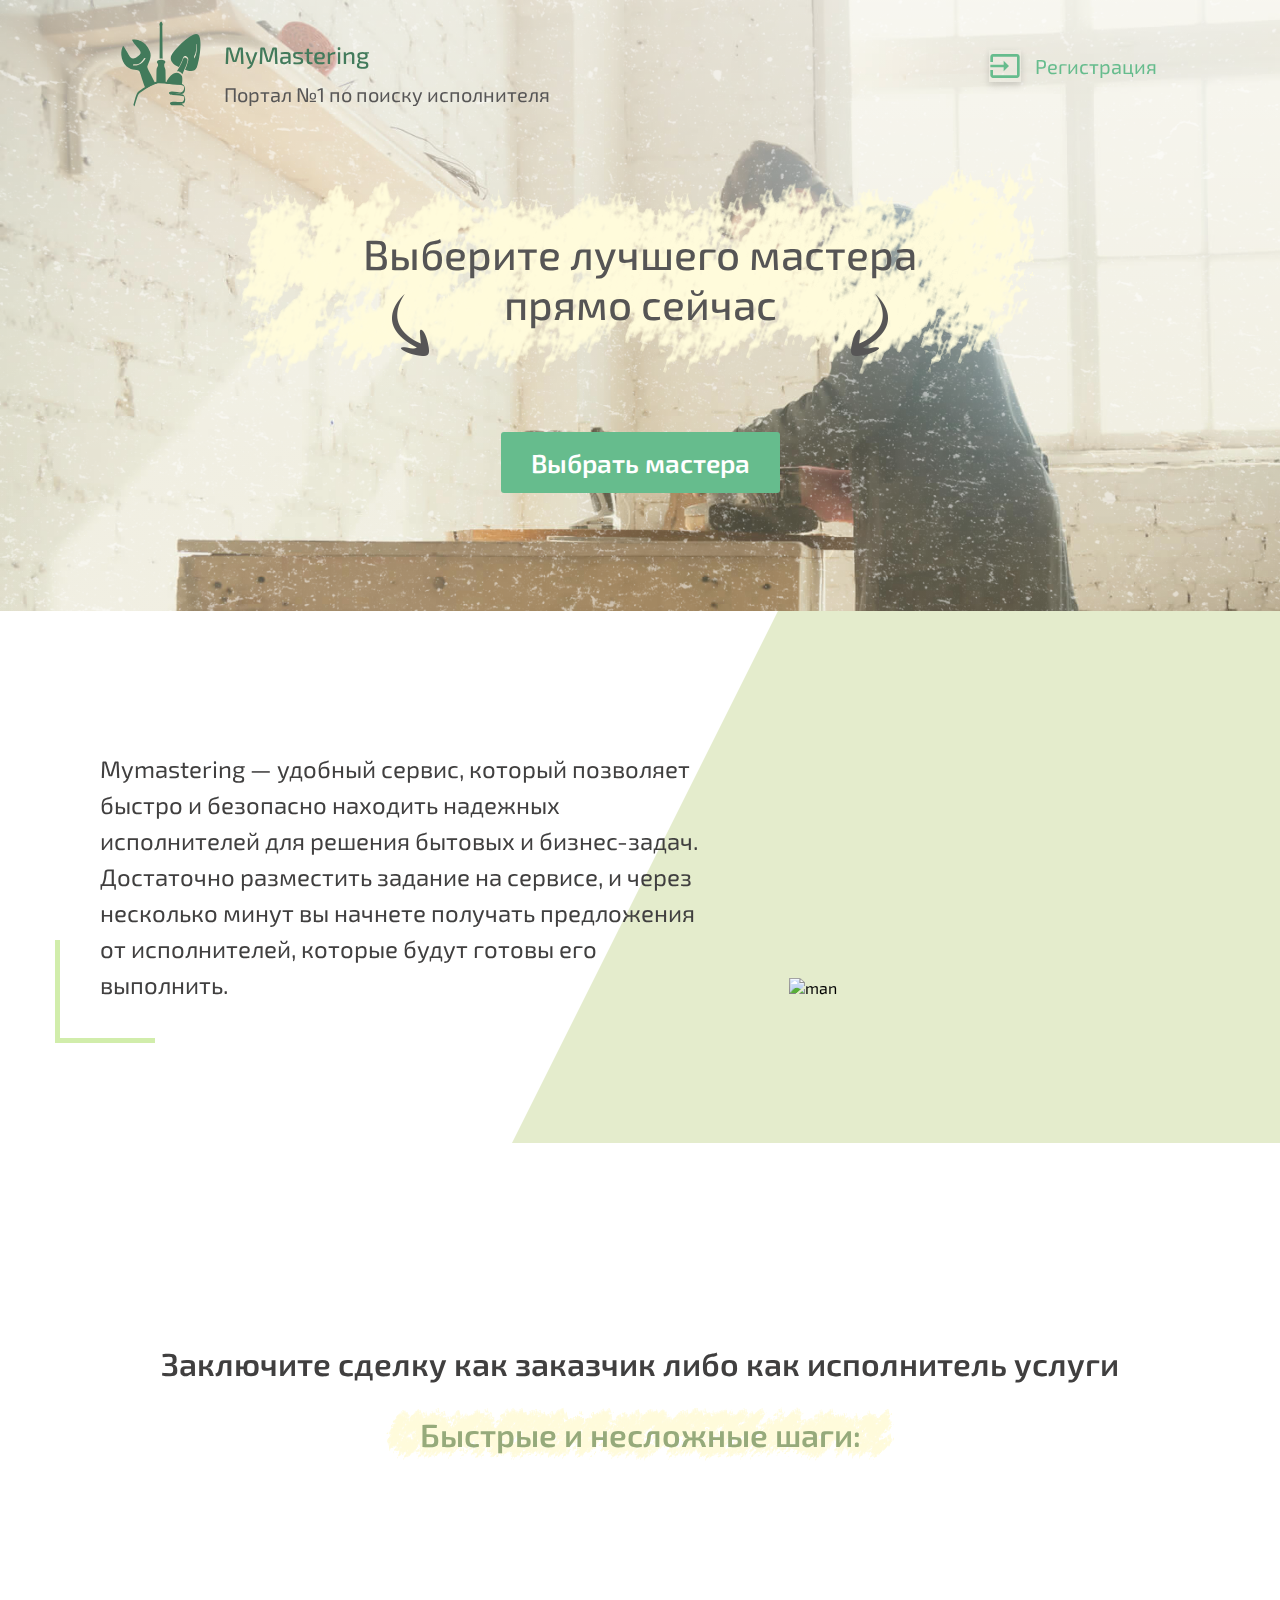
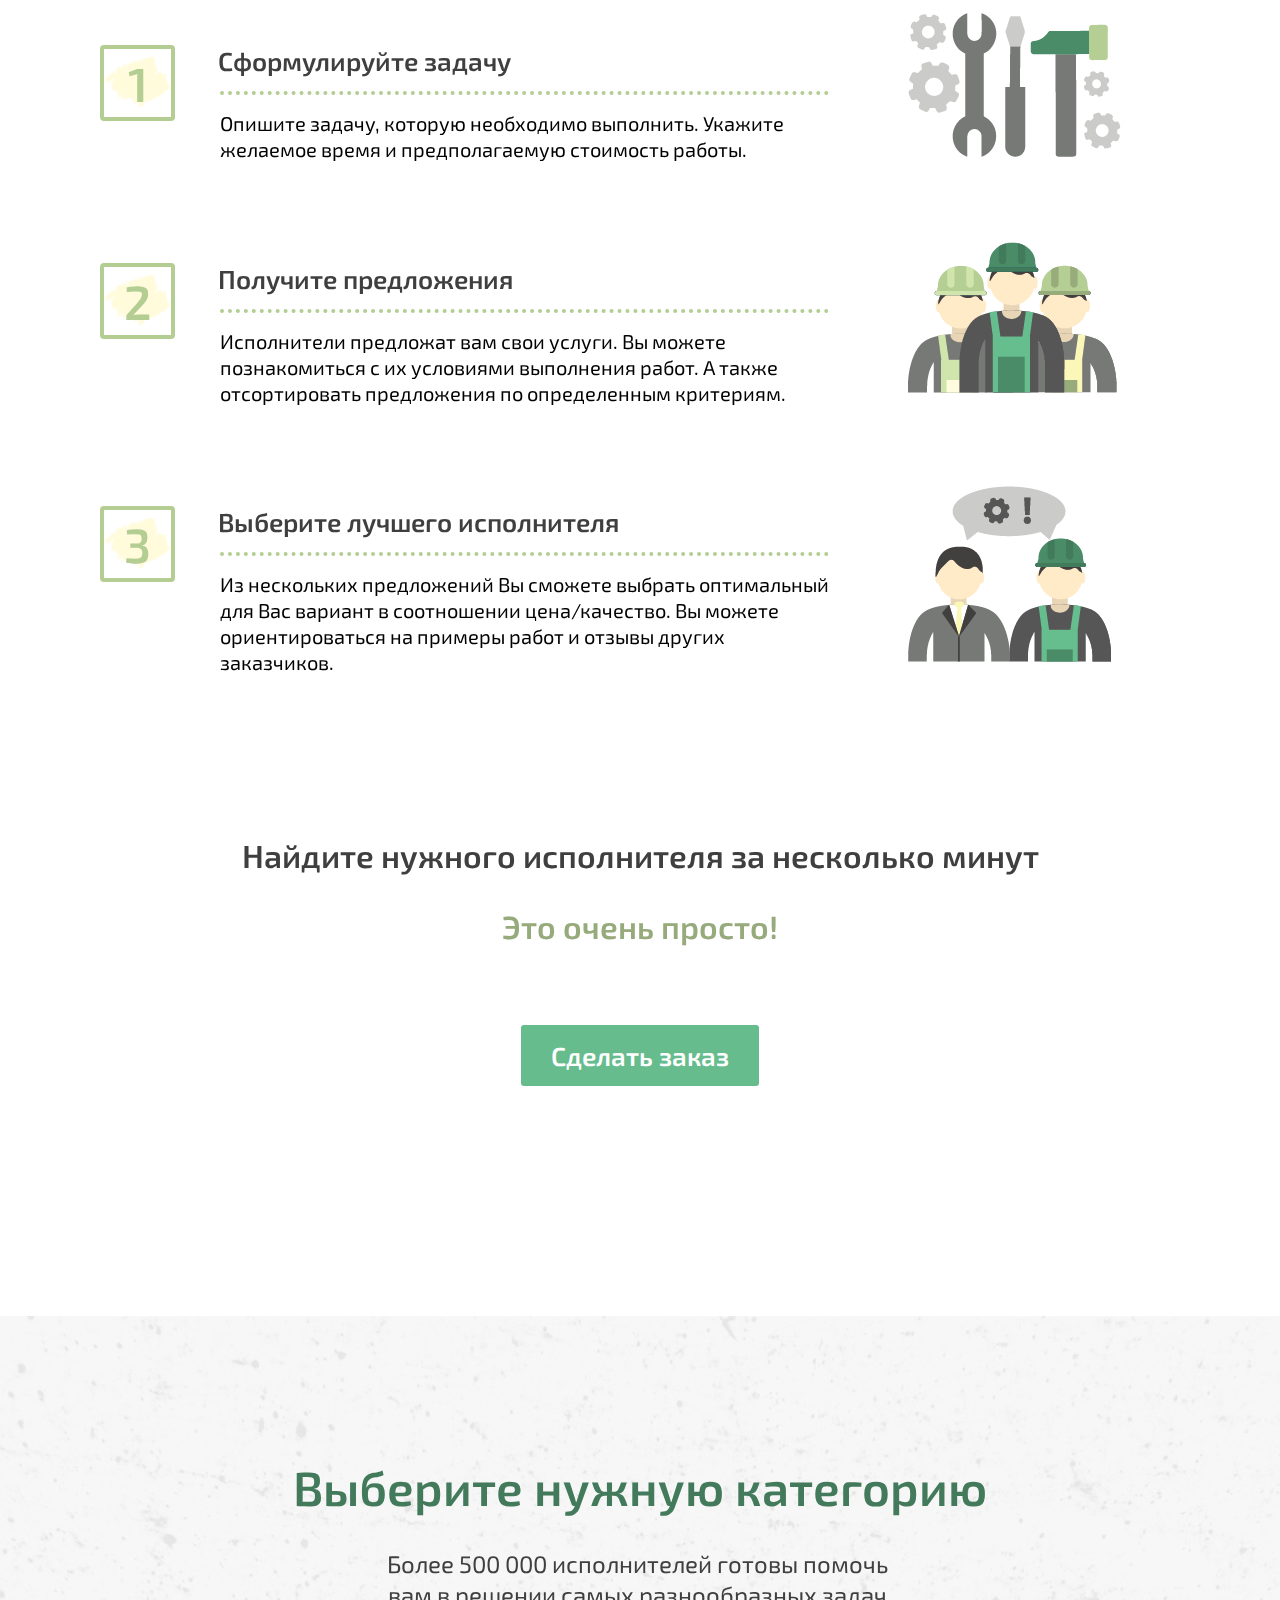
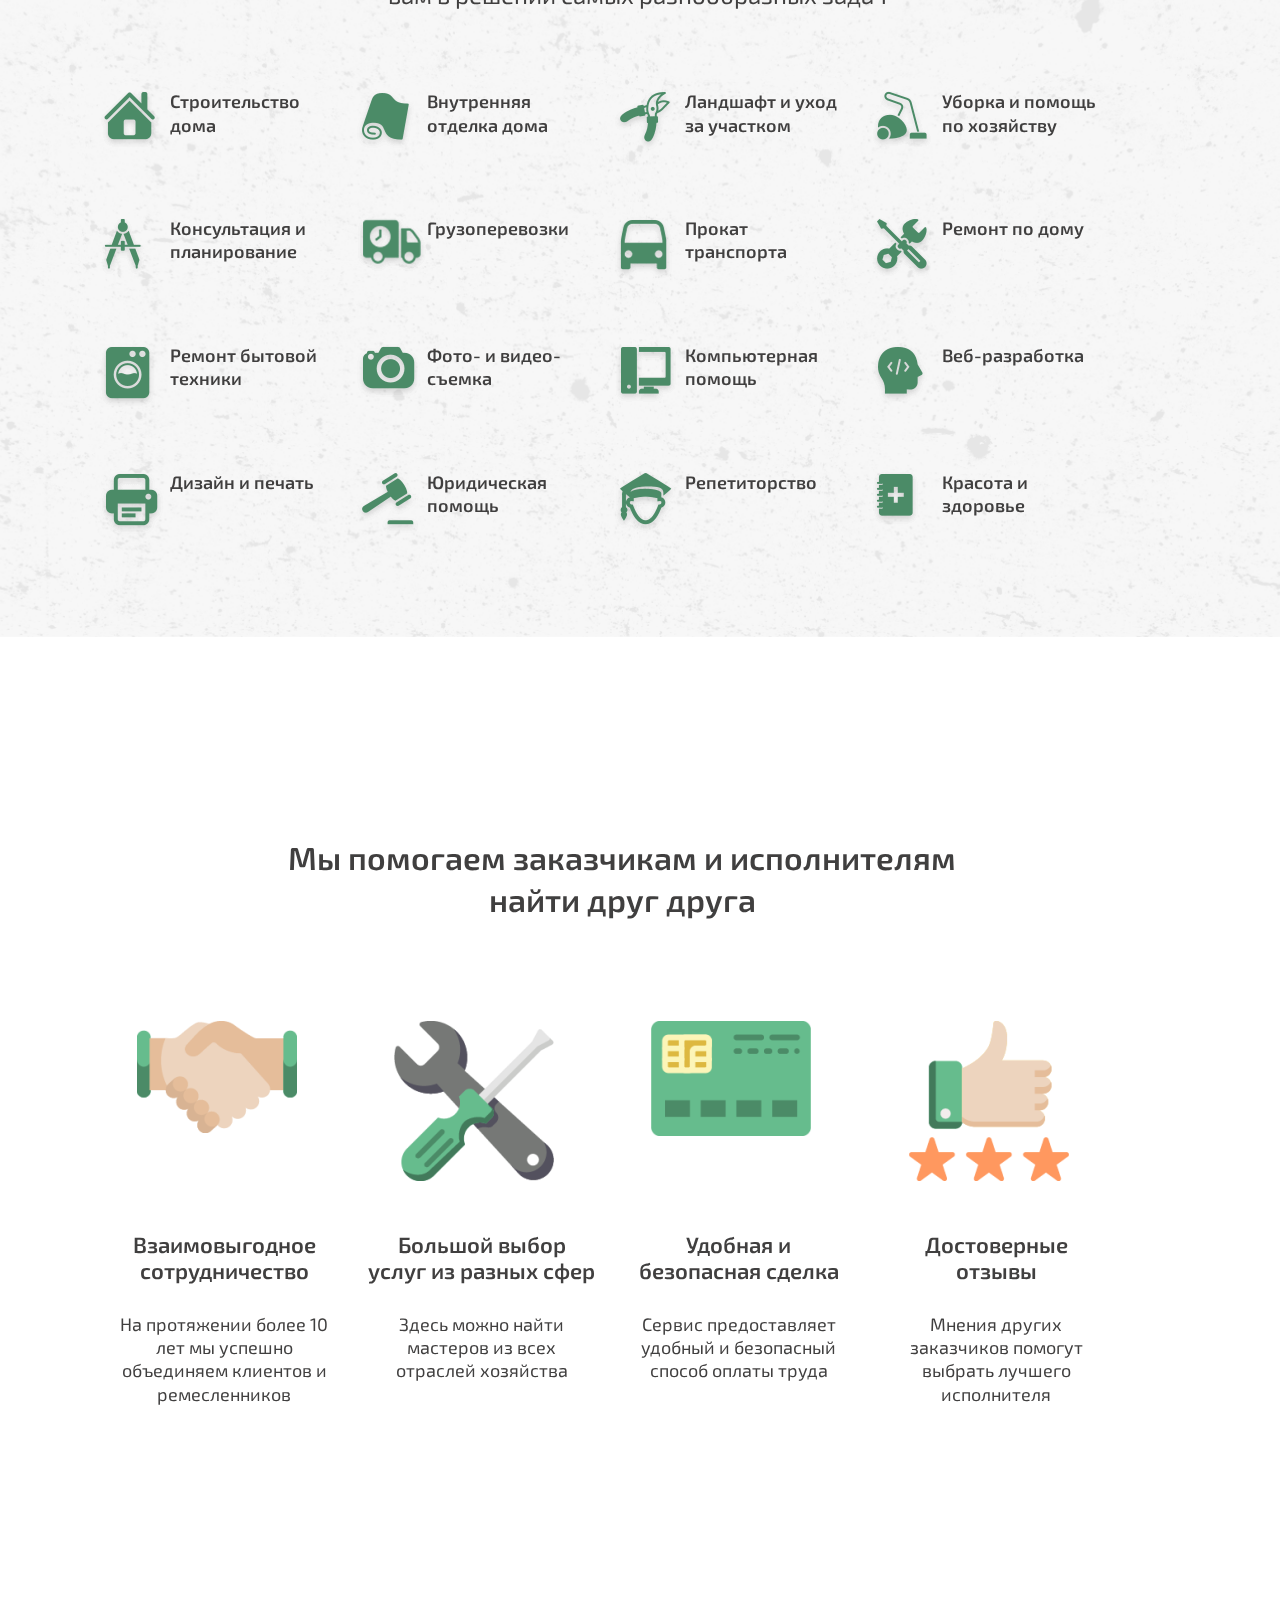
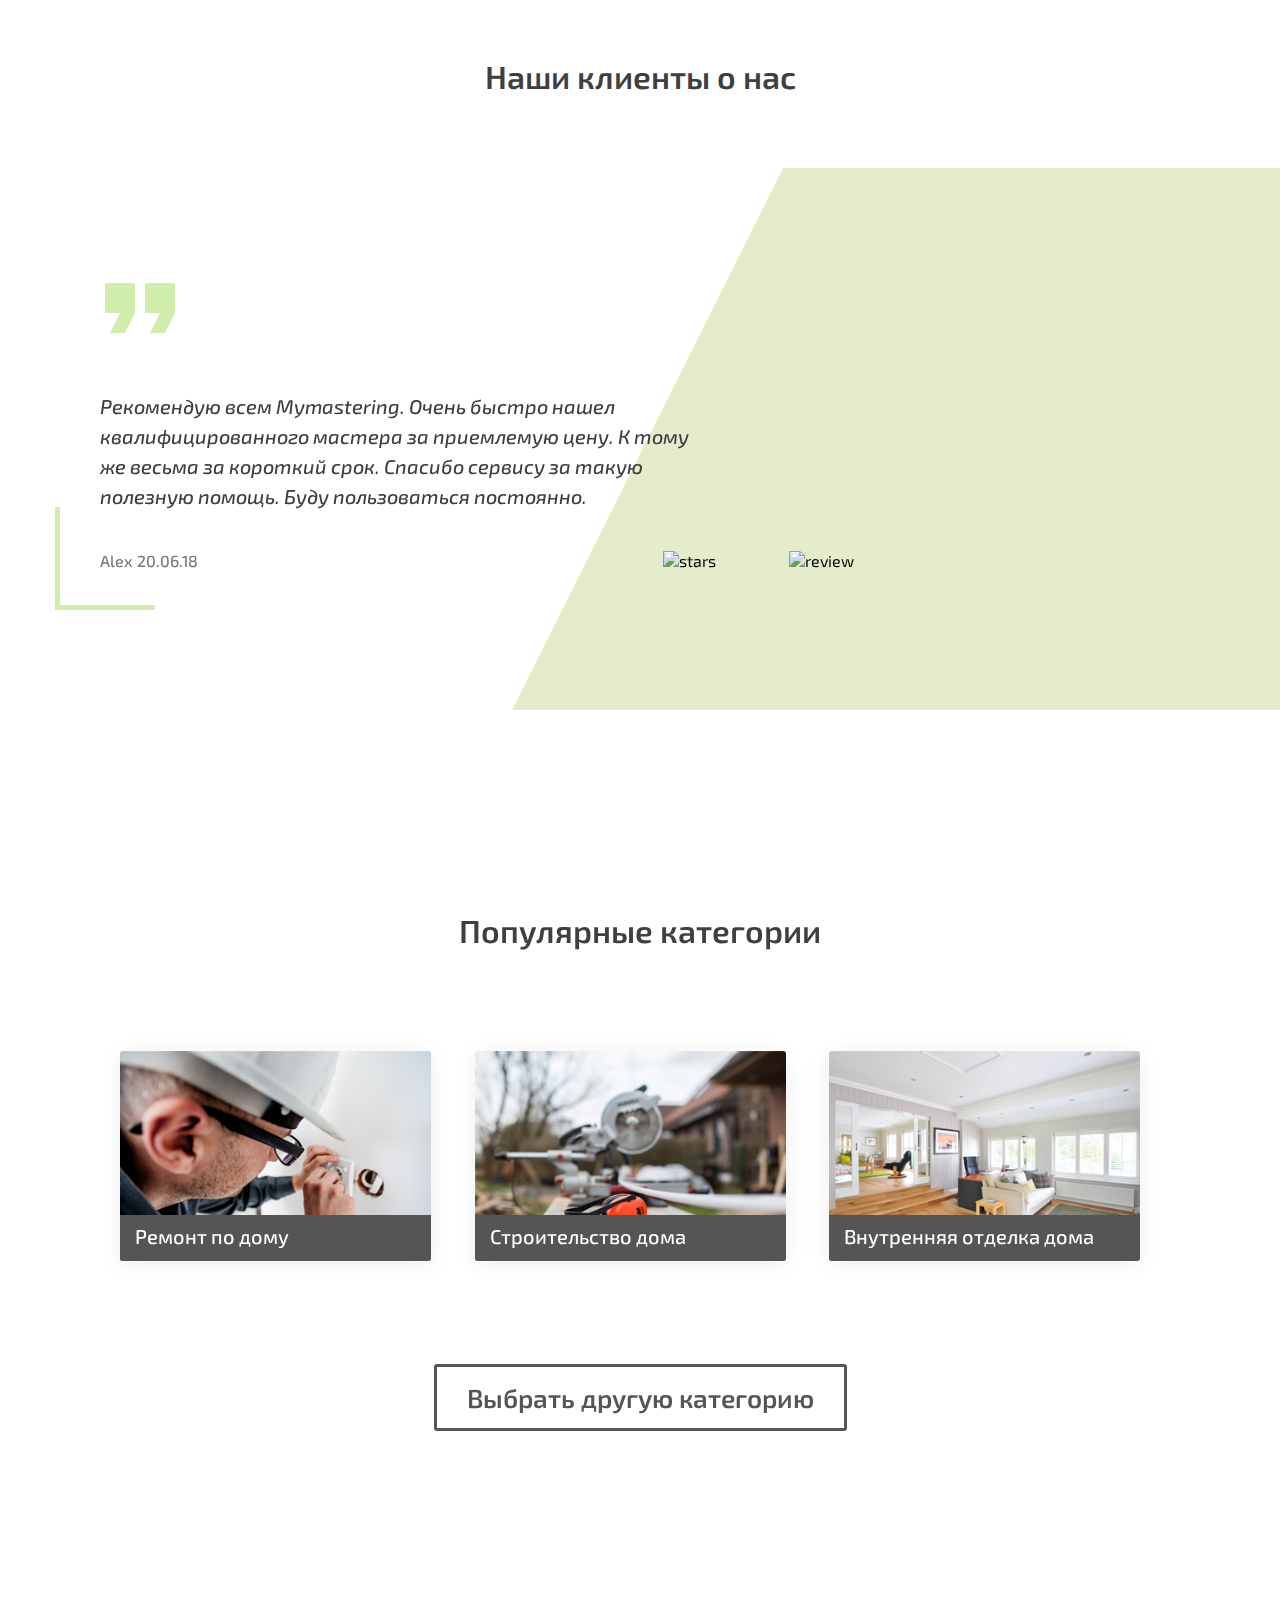
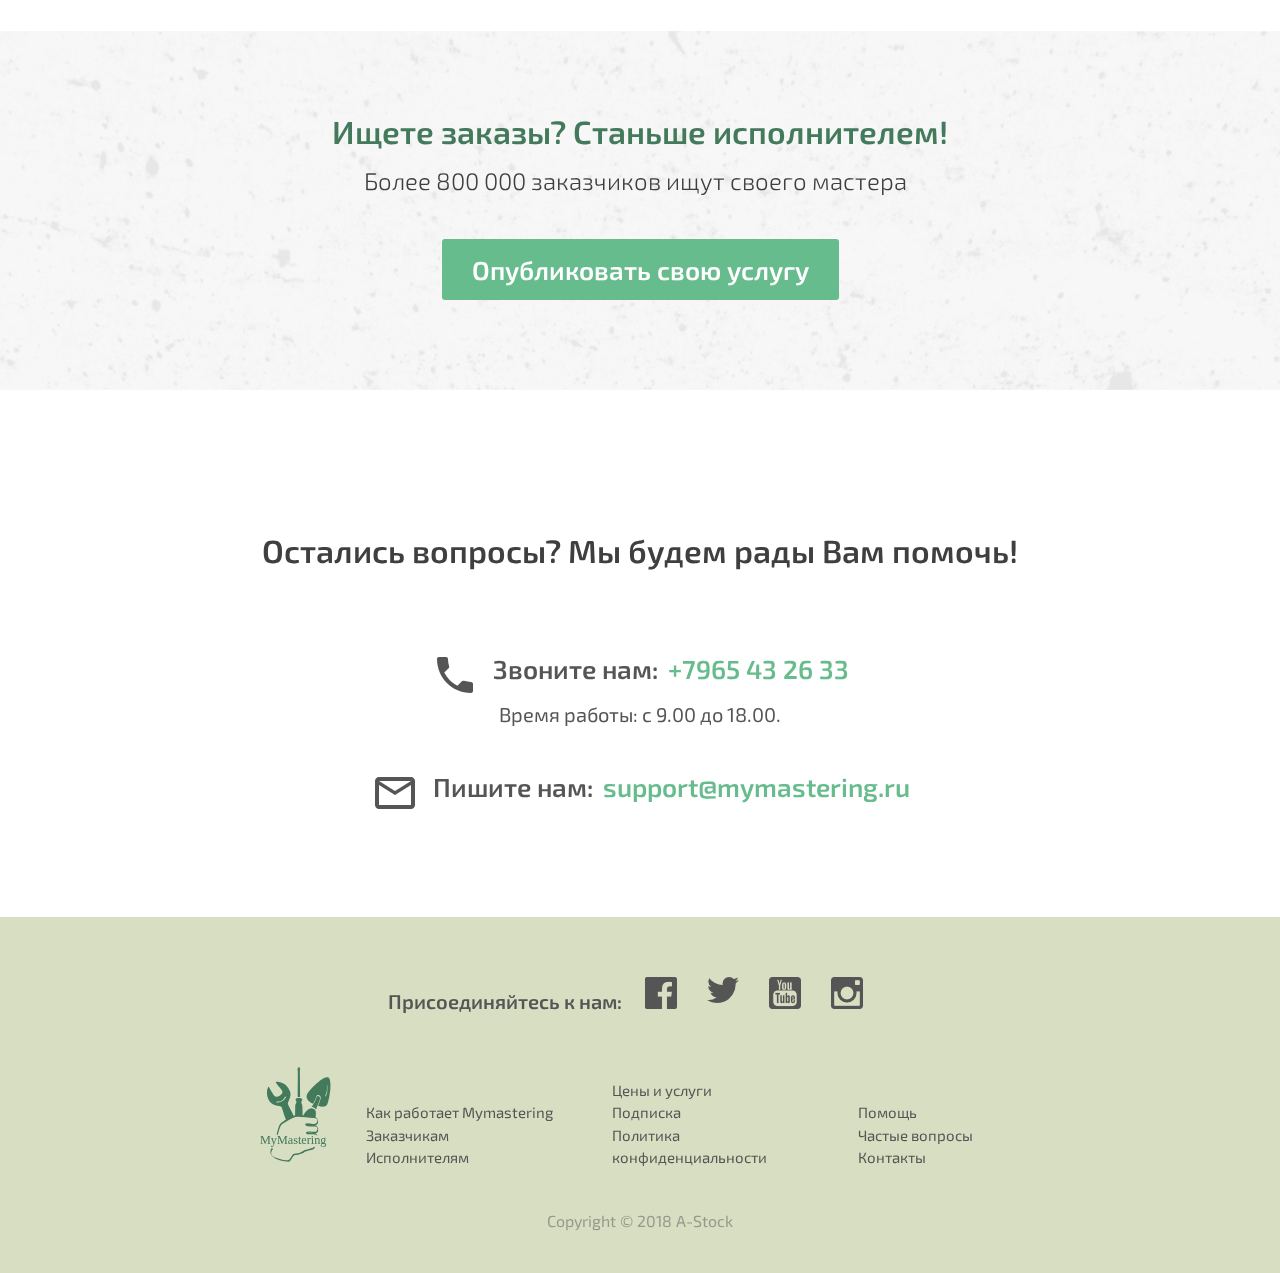
==== commit 139286b4: "Готовый index" ====
--- a/site/index.html
+++ b/site/index.html
@@ -103,11 +103,11 @@
         <div class="about">
 			<div class="container">
         		<div class="content-center">
-        			<div class="col-md-7 wow fadeInUp" data-wow-delay="0.6s">
+        			<div class="col-md-7 wow fadeInUp" data-wow-delay="0.8s">
 	        			<p>Mymastering — удобный сервис, который позволяет быстро и безопасно находить надежных исполнителей для решения бытовых и бизнес-задач. Достаточно разместить задание на сервисе, и через несколько минут вы начнете получать предложения от исполнителей, которые будут готовы его выполнить.</p>
 	        			<hr class="vert-line"><hr class="hor-line">
 	        		</div>
-	        		<div class="col-md-5 wow fadeInUp" data-wow-delay="0.4s">
+	        		<div class="col-md-5 wow fadeInUp" data-wow-delay="0.6s">
 	        			<img src="img/index/man.png" alt="man">
 	        		</div>
         		</div>
@@ -321,9 +321,9 @@
         <div class="review">
         	<div class="container">
         		<div class="content-center">
-	        		<div class="col-md-7 wow fadeInUp" data-wow-delay="0.6s">
-						<svg xmlns="http://www.w3.org/2000/svg" width="100" viewBox="0 0 48 48"><path d="M12 34h6l4-8V14H10v12h6zm16 0h6l4-8V14H26v12h6z" fill='#d1edab' class="wow fadeInUp" data-wow-delay="0.4s"/></svg>
-		        		<p class="wow fadeInUp" data-wow-delay="0.7s">Рекомендую всем Mymastering. Очень быстро нашел квалифицированного мастера за приемлемую цену. К тому же весьма за короткий срок. Спасибо сервису за такую полезную помощь. Буду пользоваться постоянно.</p>
+	        		<div class="col-md-7">
+						<svg xmlns="http://www.w3.org/2000/svg" width="100" viewBox="0 0 48 48"><path d="M12 34h6l4-8V14H10v12h6zm16 0h6l4-8V14H26v12h6z" fill='#d1edab'/></svg>
+		        		<p class="wow fadeInUp" data-wow-delay="0.8s">Рекомендую всем Mymastering. Очень быстро нашел квалифицированного мастера за приемлемую цену. К тому же весьма за короткий срок. Спасибо сервису за такую полезную помощь. Буду пользоваться постоянно.</p>
 		        		<span class="wow fadeInUp" data-wow-delay="0.4s">Alex 20.06.18</span>
 		        		<img src="img/index/stars.png" class="stars wow fadeInUp" data-wow-delay="0.4s" alt="stars">
 		        		<hr class="vert-line"><hr class="hor-line">
--- a/site/css/style-index.css
+++ b/site/css/style-index.css
@@ -250,6 +250,7 @@
 }
 .order h3 {
     font-weight: 600;
+    line-height: 1.2;
     color: #403f3f;
 }
 
@@ -281,39 +282,83 @@
     width: 75px;
     border: 4px solid #b4cd93;
     border-radius: 4px;
-    margin-right: 40px;
+    margin-right: 43px;
     float: left;
 }
 
-  .order .figure {
+.order .figure {
     margin: 0px 20px 40px 20px;
-  }
-  .order .figcaption {
-     border-bottom: 4px dotted #b4cd93;
-     margin: 15px 50px 15px 100px;
-  }
+}
+.order .figcaption {
+    border-bottom: 4px dotted #b4cd93;
+    margin: 15px 50px 15px 100px;
+}
 
 .order img {
-    
-}
+    position: relative;
+    display: block;
+    margin-top: 40px;
+}
+
+.order h2.master-steps {
+  padding-top: 120px;
+}
+
+.order span.master-steps {
+  background: none;
+  margin-bottom: 60px;
+}
+
 @media (max-width: 992px) {  
   .order img {
-    position: relative;
-    display: block;
     margin-left: auto;
     margin-right: auto;
     margin-bottom: 80px;
   }
-}
-
-.order h2.master-steps {
-  padding-top: 120px;
-}
-
-.order span.master-steps {
-  background: none;
-  margin-bottom: 60px;
-}
+  .order div.number {
+    font-size: 32px;
+    width: 47px;
+    border: 3px solid #b4cd93;
+    margin-right: 30px;
+  }
+  .order .figcaption {
+    margin-left: 60px;
+  }
+  .order p {
+    margin-left: 60px;
+  }
+}
+
+@media (max-width: 480px) {  
+  .order {
+    position: relative;
+    padding: 90px 20px 70px;
+  }
+  .order span {
+    font-size: 22px;
+    margin-bottom: 50px;
+  }
+  .order div.number {
+    margin-right: 15px;
+  }
+  .order .figure {
+    margin-right: 0;
+  }
+  .order .figcaption {
+    margin: 15px 0 15px 43px;
+  }
+  .order p {
+    margin: 0 0 40px 43px;
+  }
+  .order h2.master-steps {
+    padding-top: 60px;
+  }
+  .order span.master-steps {
+    margin-bottom: 30px;
+  }
+}
+
+
 
 /* Categories*/
 
@@ -564,7 +609,7 @@
 
 @media (max-width: 480px) {  
   .contacts {
-    padding: 60px 20px 20px;
+    padding: 60px 20px 40px;
   }
   .contacts svg {
     width: 32px;
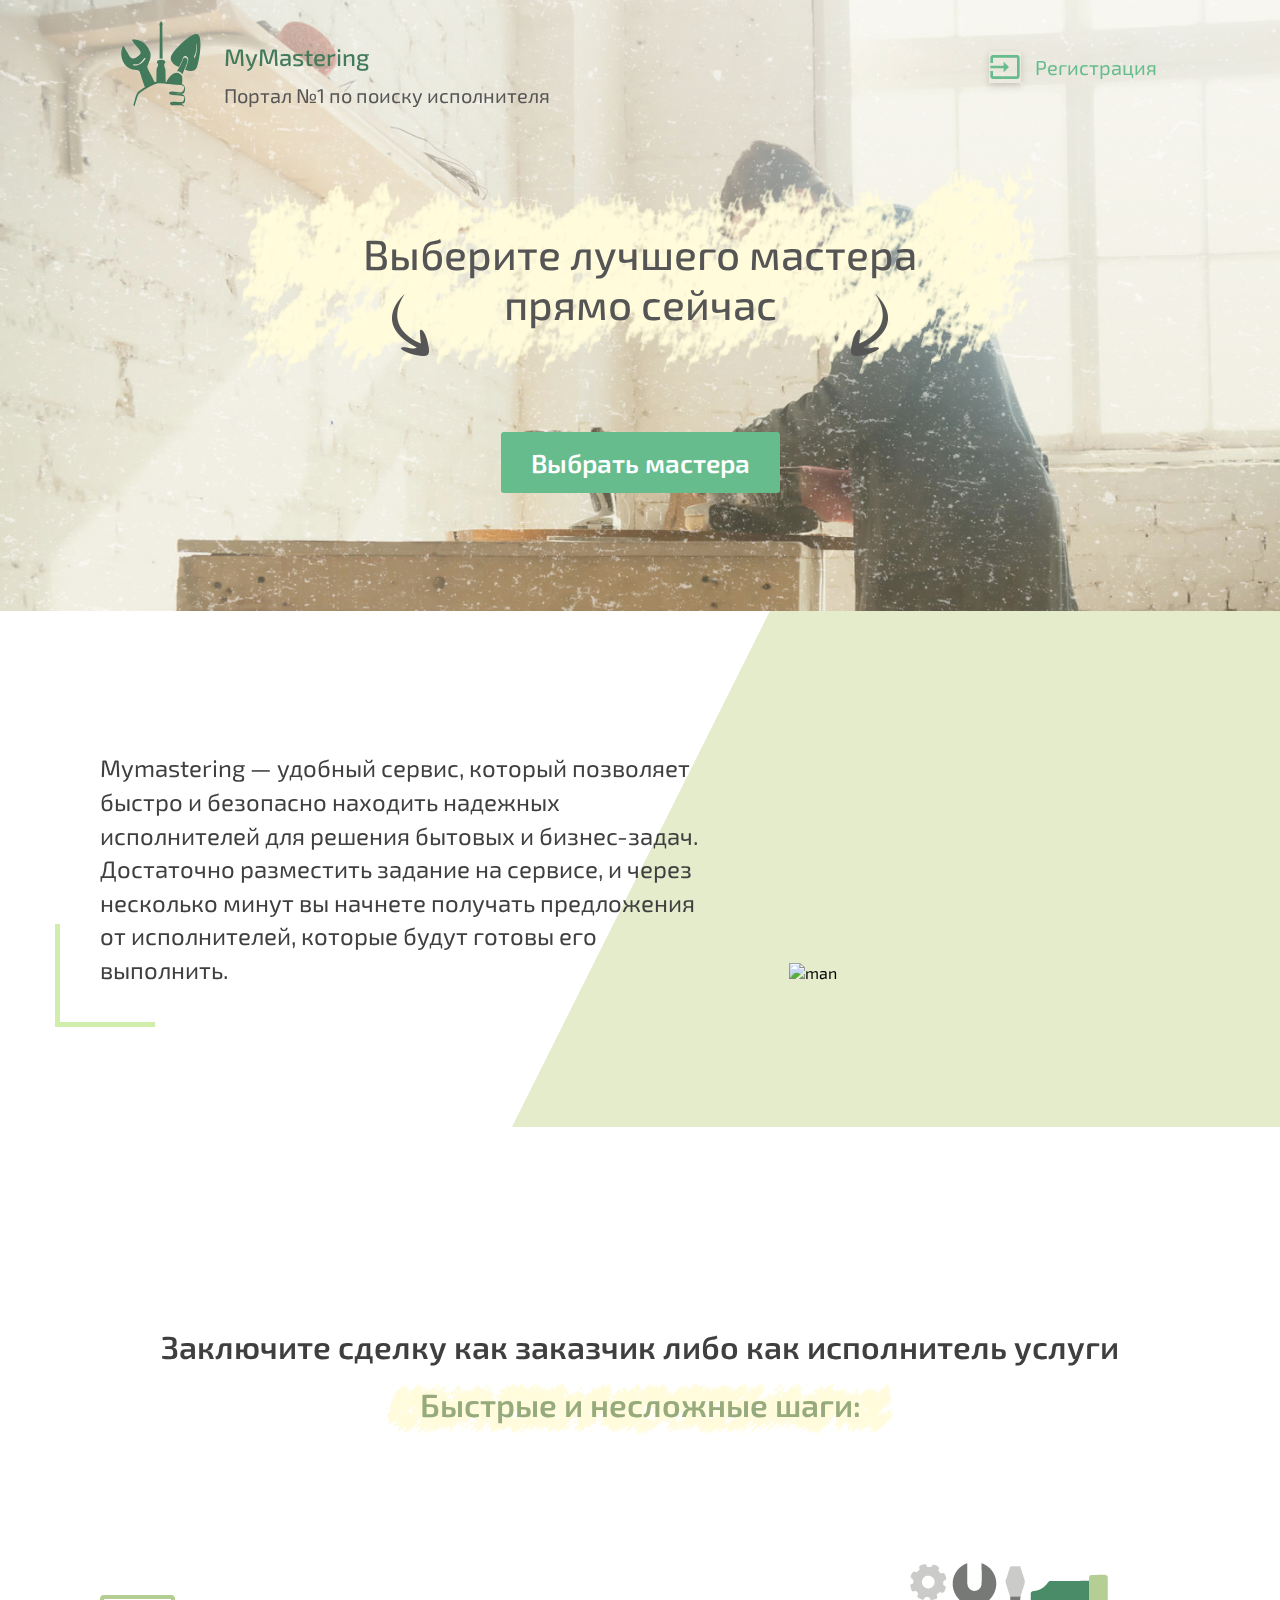
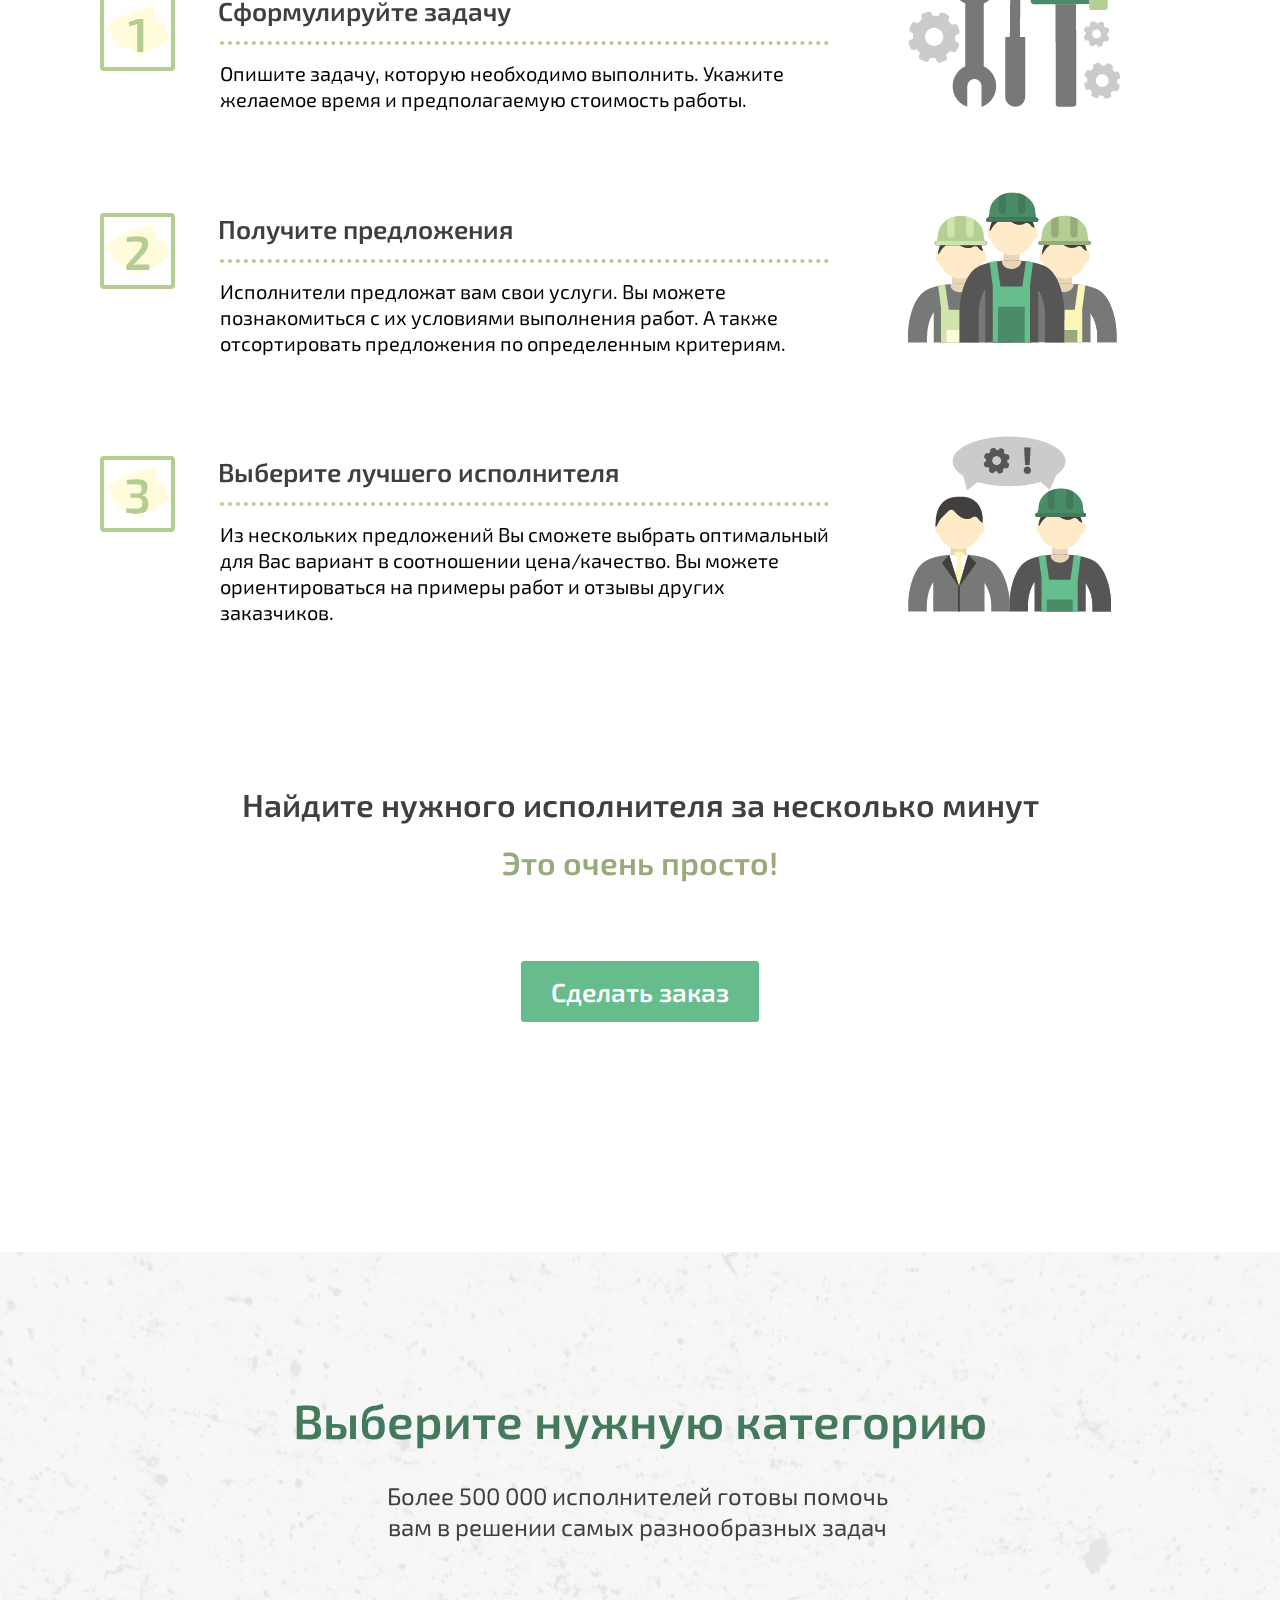
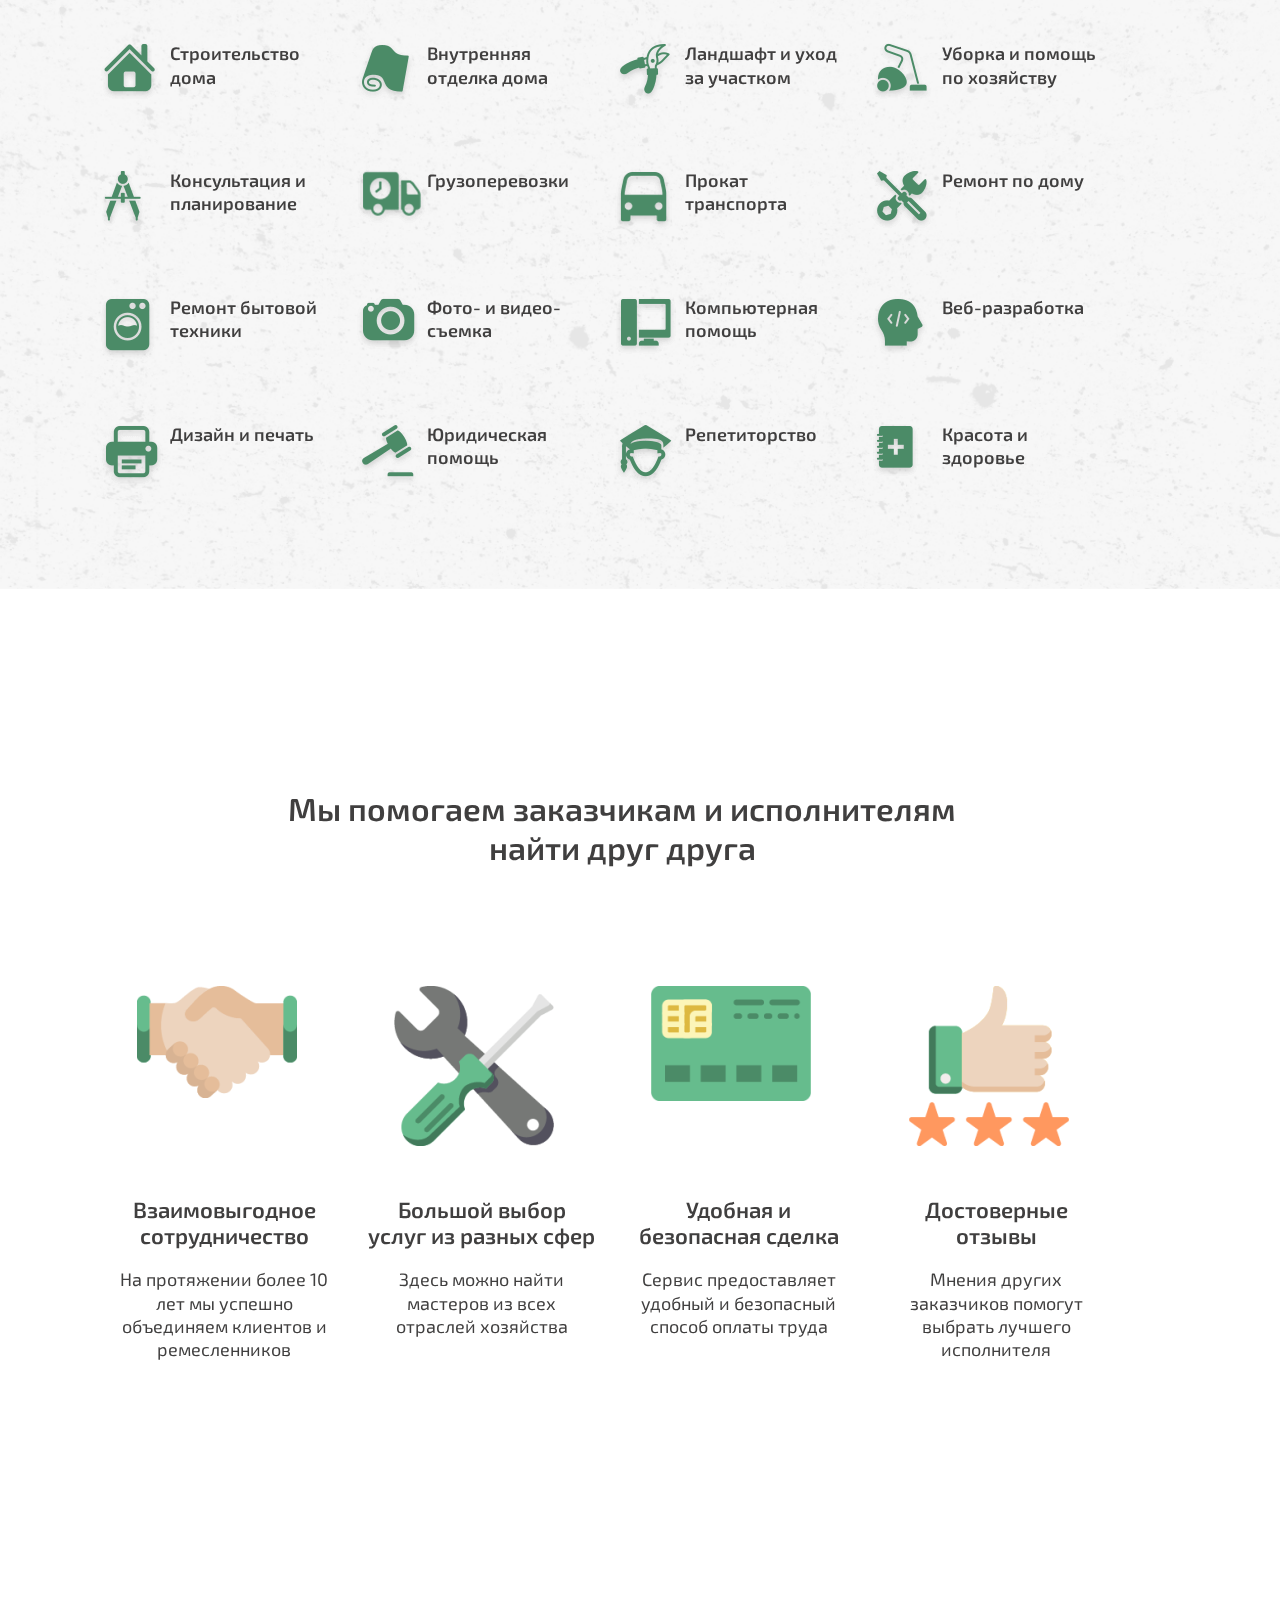
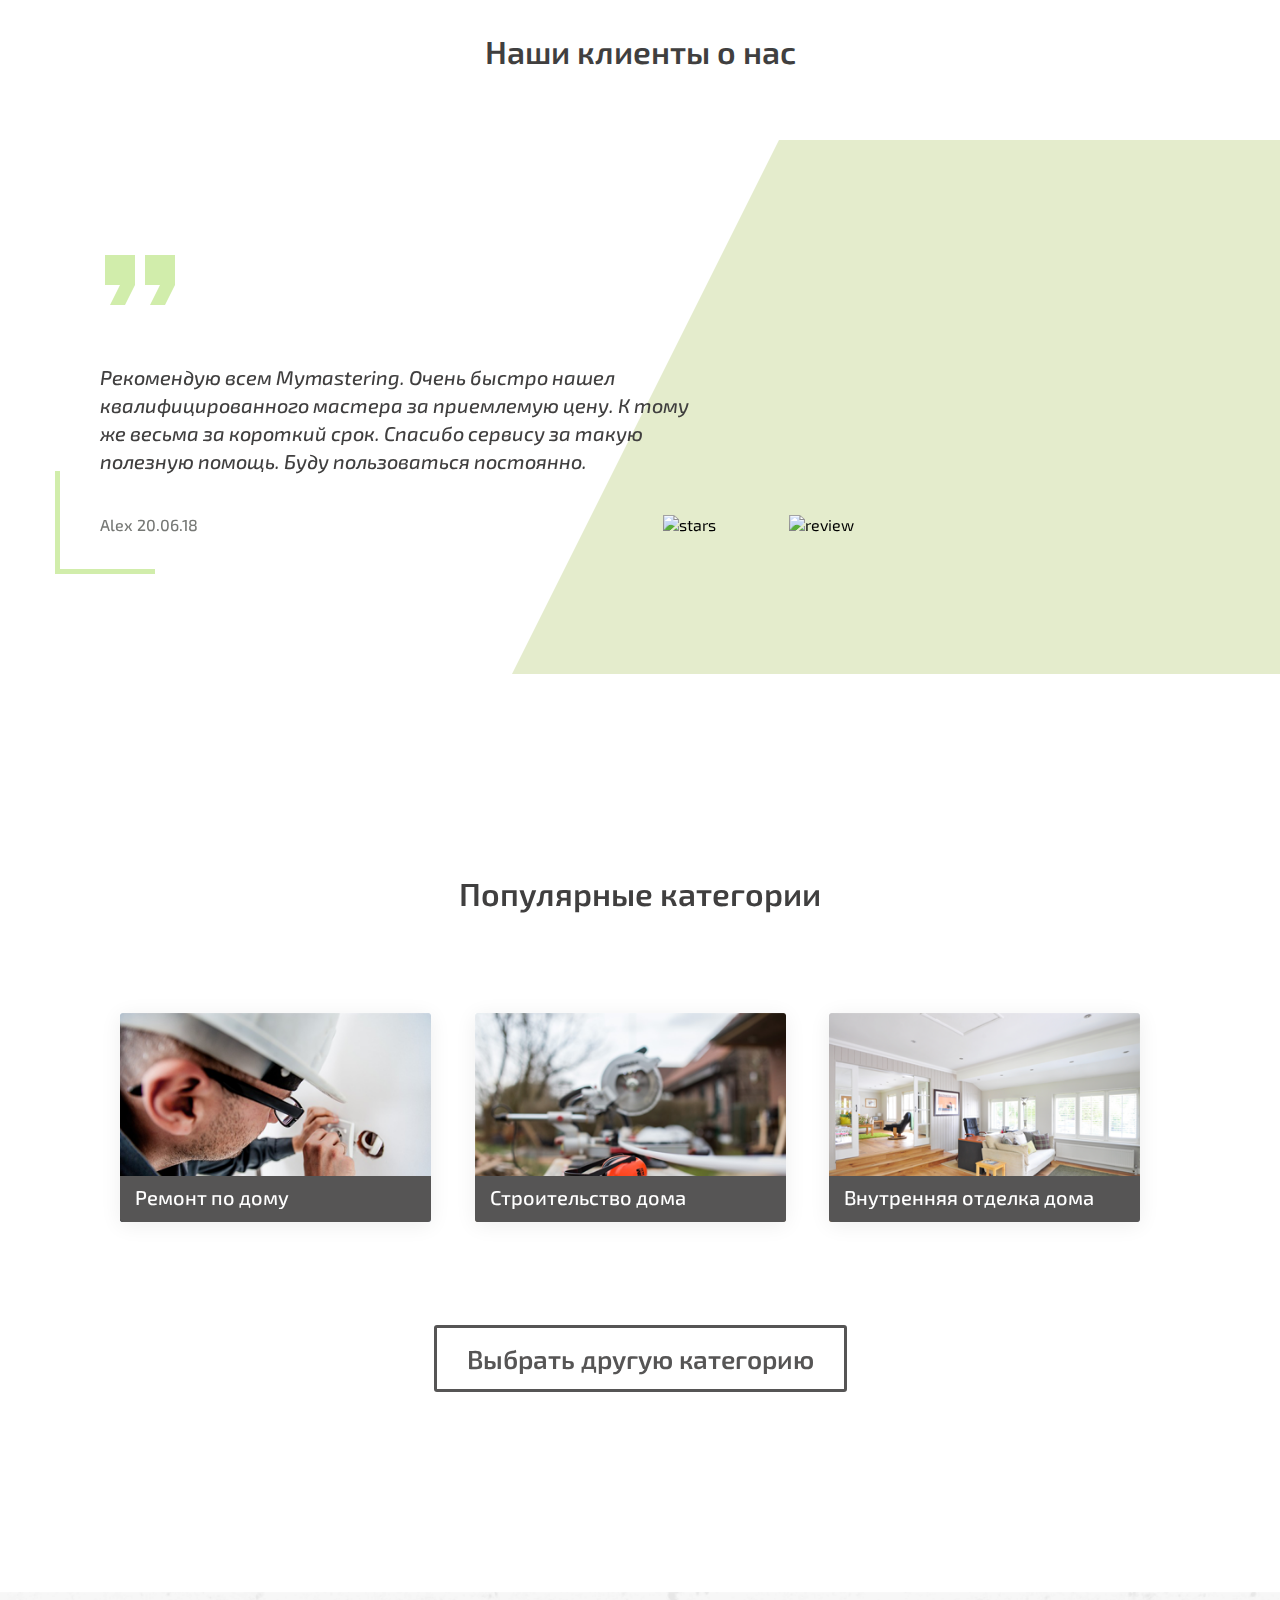
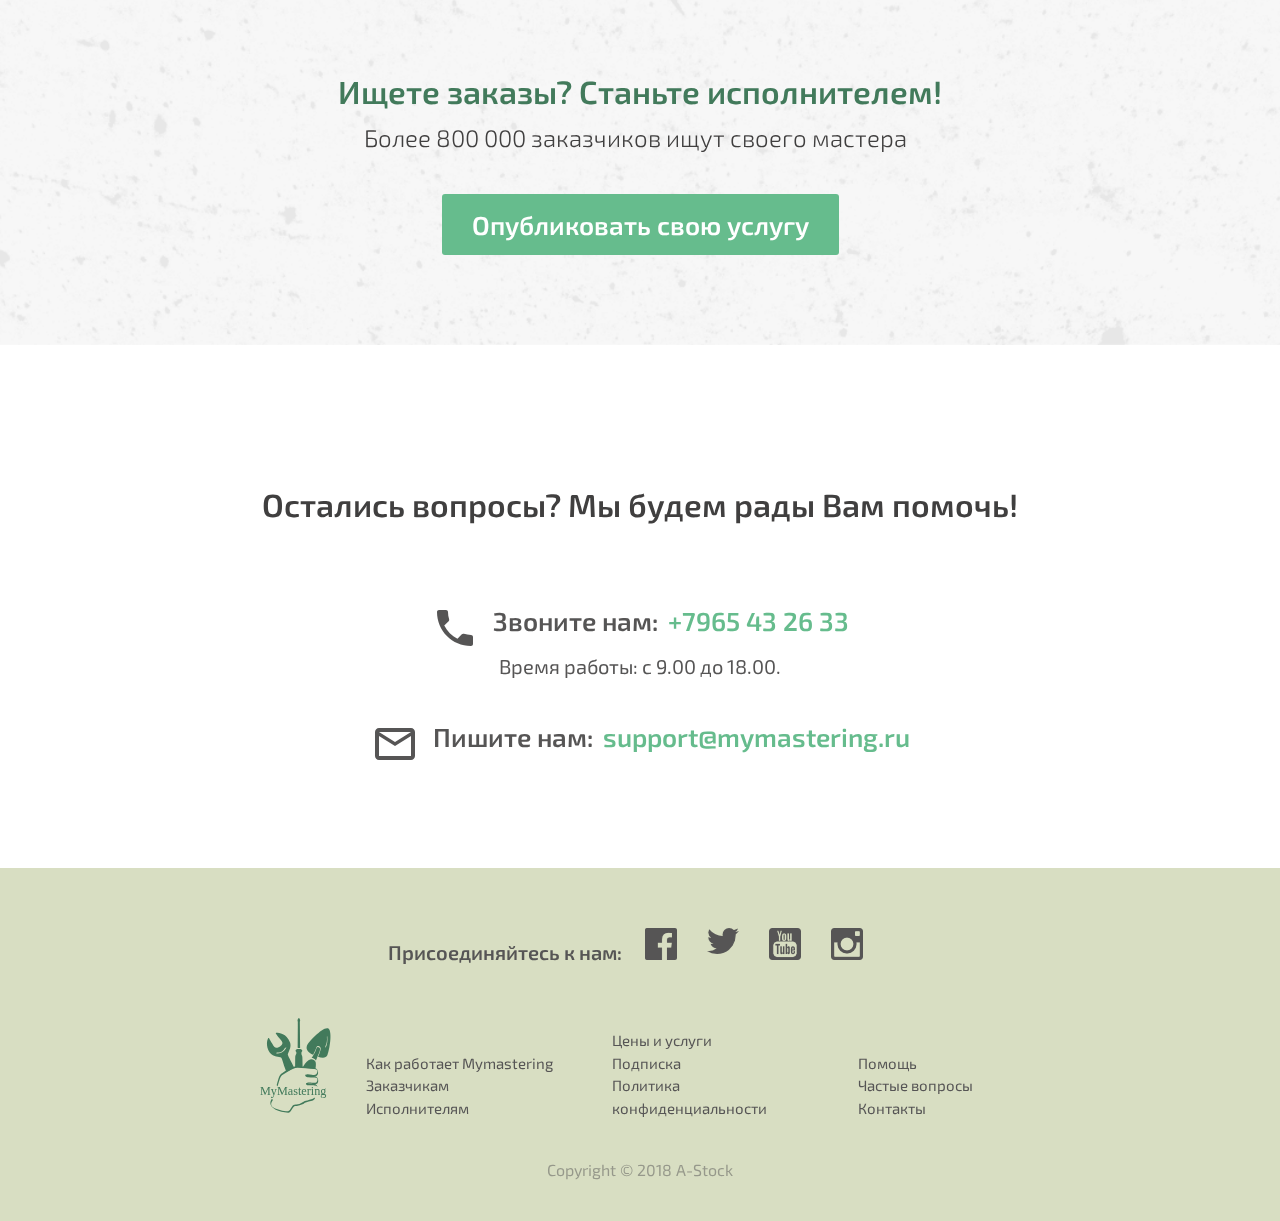
==== commit 09edd90f: "Обновить стиль для index" ====
--- a/site/index.html
+++ b/site/index.html
@@ -377,7 +377,7 @@
 			<div class="container">
         		<div class="col-md-12">
         			<div class="center">
-	        			<h2>Ищете заказы? Станьше исполнителем!</h2>
+	        			<h2>Ищете заказы? Станьте исполнителем!</h2>
 	        			<p>Более 800 000 заказчиков ищут своего мастера</p>
 	        			<a href="sign-master.html" class="btn green">Опубликовать свою услугу</a>
 	        		</div>
--- a/site/css/style.css
+++ b/site/css/style.css
@@ -5,7 +5,7 @@
 fieldset, form, label,
 table, caption, tbody, tfoot, thead, tr, th, td,
 footer, header,
-menu, nav, section, audio, video {
+menu, nav, audio, video {
   margin: 0;
   padding: 0;
   border: none;
@@ -15,7 +15,7 @@
   color: inherit;
 }
 
-footer, header, hgroup, menu, nav, section {
+footer, header, hgroup, menu, nav {
   display: block;
 }
 
@@ -159,17 +159,17 @@
   h2 {
     font-size: 32px;
     font-weight: 600;
-    line-height: 1.3;
+    line-height: 1.2;
   }
   h3 {
     font-size: 26px;
     font-weight: 600;
-    line-height: 1.4;
+    line-height: 1.3;
   }
   p {
     font-size: 20px;
     font-weight: 400;
-    line-height: 1.5;
+    line-height: 1.4;
   }
 
 @media (max-width: 480px) { 
@@ -186,6 +186,15 @@
     font-size: 16px;
   }
 }
+
+.figure {
+  display: block;
+  -webkit-margin-before: 1em;
+  -webkit-margin-after: 1em; 
+  -webkit-margin-start: 40px;
+  -webkit-margin-end: 40px;
+}
+
 .container {  
   margin-right: auto;
   margin-left: auto;
@@ -453,14 +462,14 @@
     color: #403f3f;
     padding: 80px 20px 20px 0px;
 }
-  .sign-up figure {
+  .sign-up .figure {
     margin: 40px 0 20px 0;
   }
-  .sign-up figcaption {
+  .sign-up .figcaption {
      border-bottom: 4px dotted #b4cd93;
      margin: 15px 40px 15px 0;
   }
-  .sign-up figure > div > div {
+  .sign-up .figure > div > div {
     padding-top: 20px;
   }
 
@@ -474,7 +483,7 @@
   .sign-up form {
       padding: 10px 20px 40px;
     }
-  .sign-up figcaption {
+  .sign-up .figcaption {
      margin: 15px 0;
   }
 }
--- a/site/css/style-index.css
+++ b/site/css/style-index.css
@@ -171,8 +171,8 @@
 }
 
 .review-caption h2 {
-    color: #403f3f;
-    padding-bottom: 50px;
+  color: #403f3f;
+  padding-bottom: 50px;
 }
 
 .review p {
@@ -222,6 +222,9 @@
 }
 
 @media (max-width: 480px) {
+  .review-caption h2 {
+    padding-bottom: 20px;
+  }
   .review p {
     font-size: 16px;
   }
@@ -265,9 +268,9 @@
   font-size: 32px;
   font-weight: 600;
   color: #96aa7b;
-  padding: 20px;
+  padding: 10px 20px 20px;
   background: url(../img/index/blot-line.png) no-repeat center;
-  margin-bottom: 100px;
+  margin-bottom: 80px;
 }
 
 .order div.number {
@@ -380,7 +383,7 @@
     font-size: 24px;
     font-weight: 400;
     color: #403f3f;
-    margin-bottom: 40px;
+    margin-bottom: 60px;
 }
 
 .categories .col-md-3 {
@@ -404,7 +407,8 @@
 }
 
 .categories img {
-    display: inline;
+    position: absolute;
+    display: block;
     float: left;
 }
 
@@ -424,14 +428,20 @@
   }
   .categories img {
     height: 40px;
-    float: left;
   }
 }
 @media (max-width: 480px) {  
   .categories h2 {
     font-size: 32px;
   }
-
+  .categories p.category {
+    font-size: 16px;
+  }
+}
+@media (min-width: 481px) and (max-width: 991px) {  
+  .categories img {
+    padding-left: 10%;
+  }
 }
 
 /* Advantages */
@@ -444,7 +454,7 @@
 
 .advantages h2 {
     color: #403f3f;
-    padding-bottom: 100px;
+    padding-bottom: 120px;
 }
 
 .advantages .col-md-3 {
@@ -473,7 +483,7 @@
   font-size: 22px;
   font-weight: 600;
   color: #403f3f;
-  padding: 40px 0 30px;
+  padding: 40px 0 20px;
   text-align: center;
   vertical-align: top;
 }
@@ -484,9 +494,15 @@
   position: relative;
   display: block;
   color: #403f3f;
-  padding-bottom: 60px;
+  padding-bottom: 80px;
   text-align: center;
   vertical-align: top;
+}
+
+@media (max-width: 991px) { 
+  .advantages .advantage-img {
+    height: inherit;
+  }
 }
 
 @media (max-width: 480px) { 
@@ -559,7 +575,7 @@
       width: 100%;
   }
   .popular-categories {
-    padding: 90px 20px 60px;
+    padding: 120px 20px 60px;
   }
   .popular-categories h2 {
     padding-bottom: 60px;
@@ -609,7 +625,7 @@
 
 @media (max-width: 480px) {  
   .contacts {
-    padding: 60px 20px 40px;
+    padding: 60px 20px;
   }
   .contacts svg {
     width: 32px;
